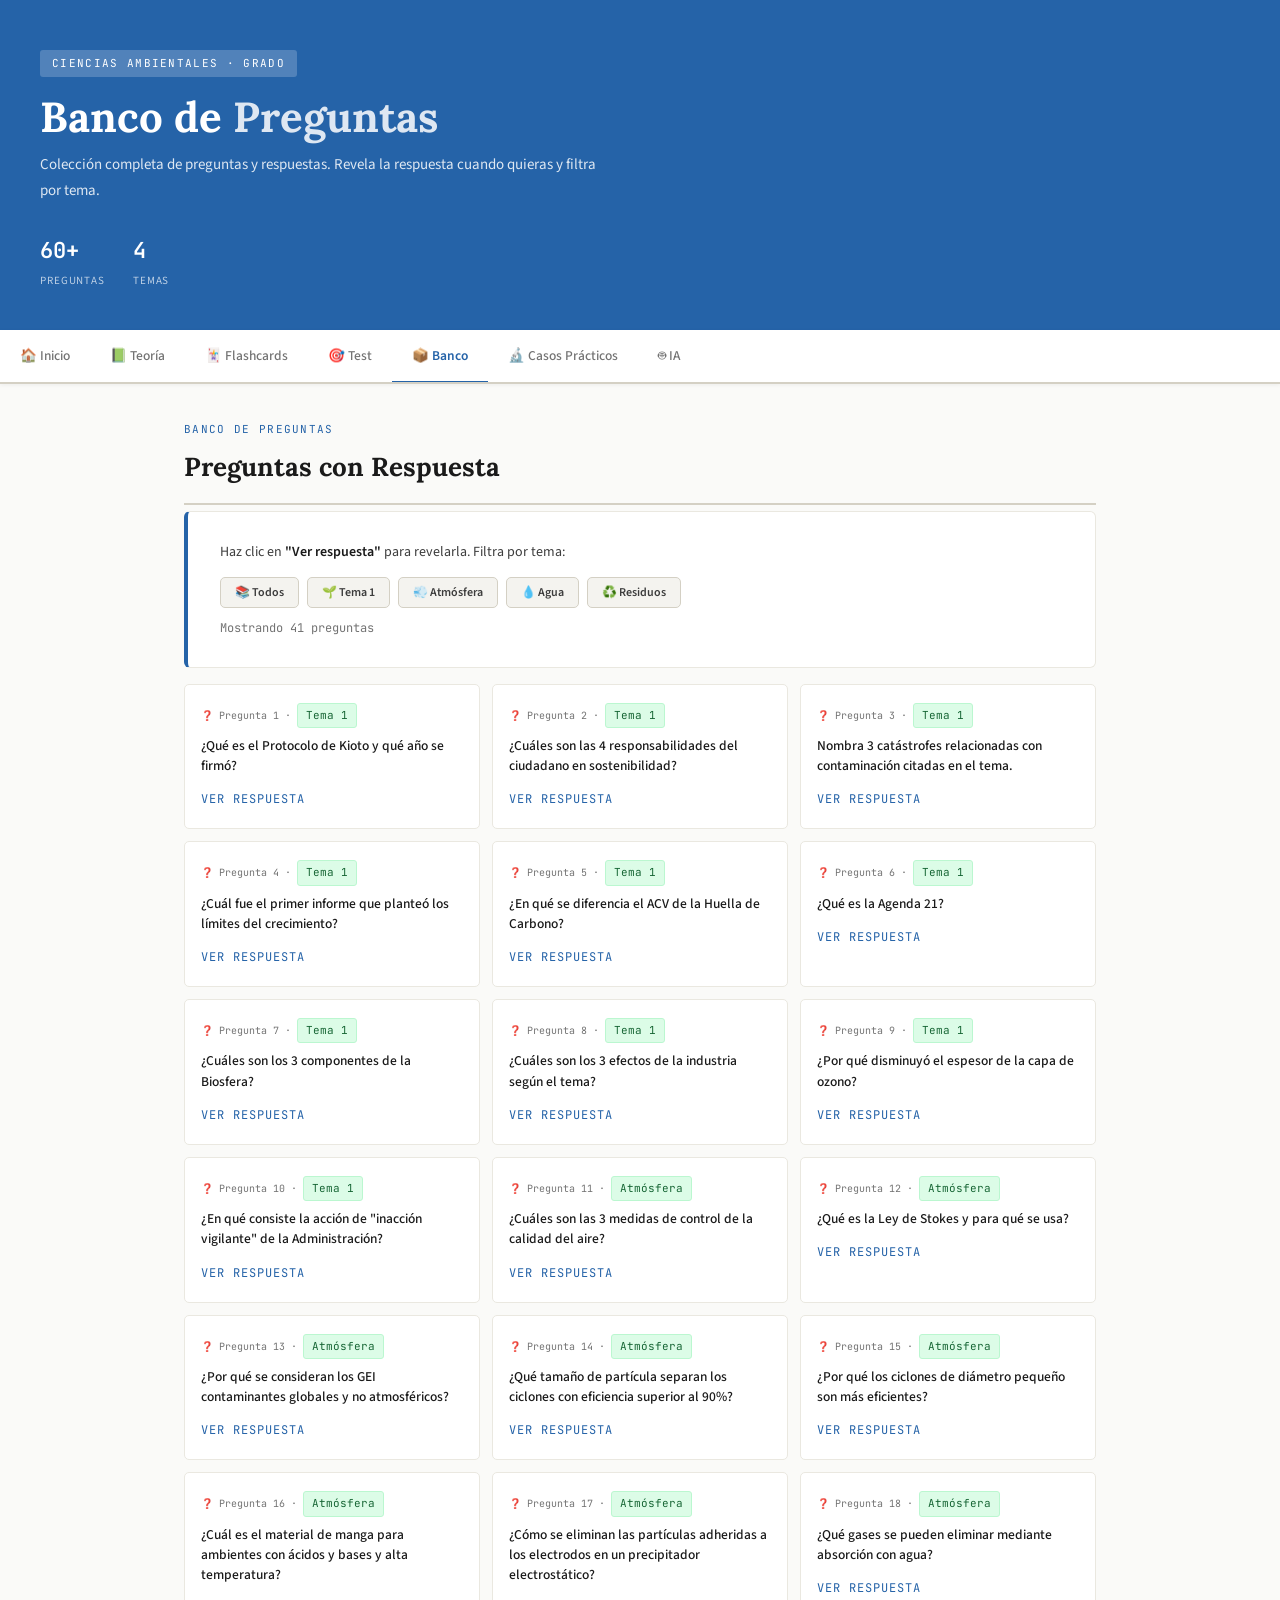
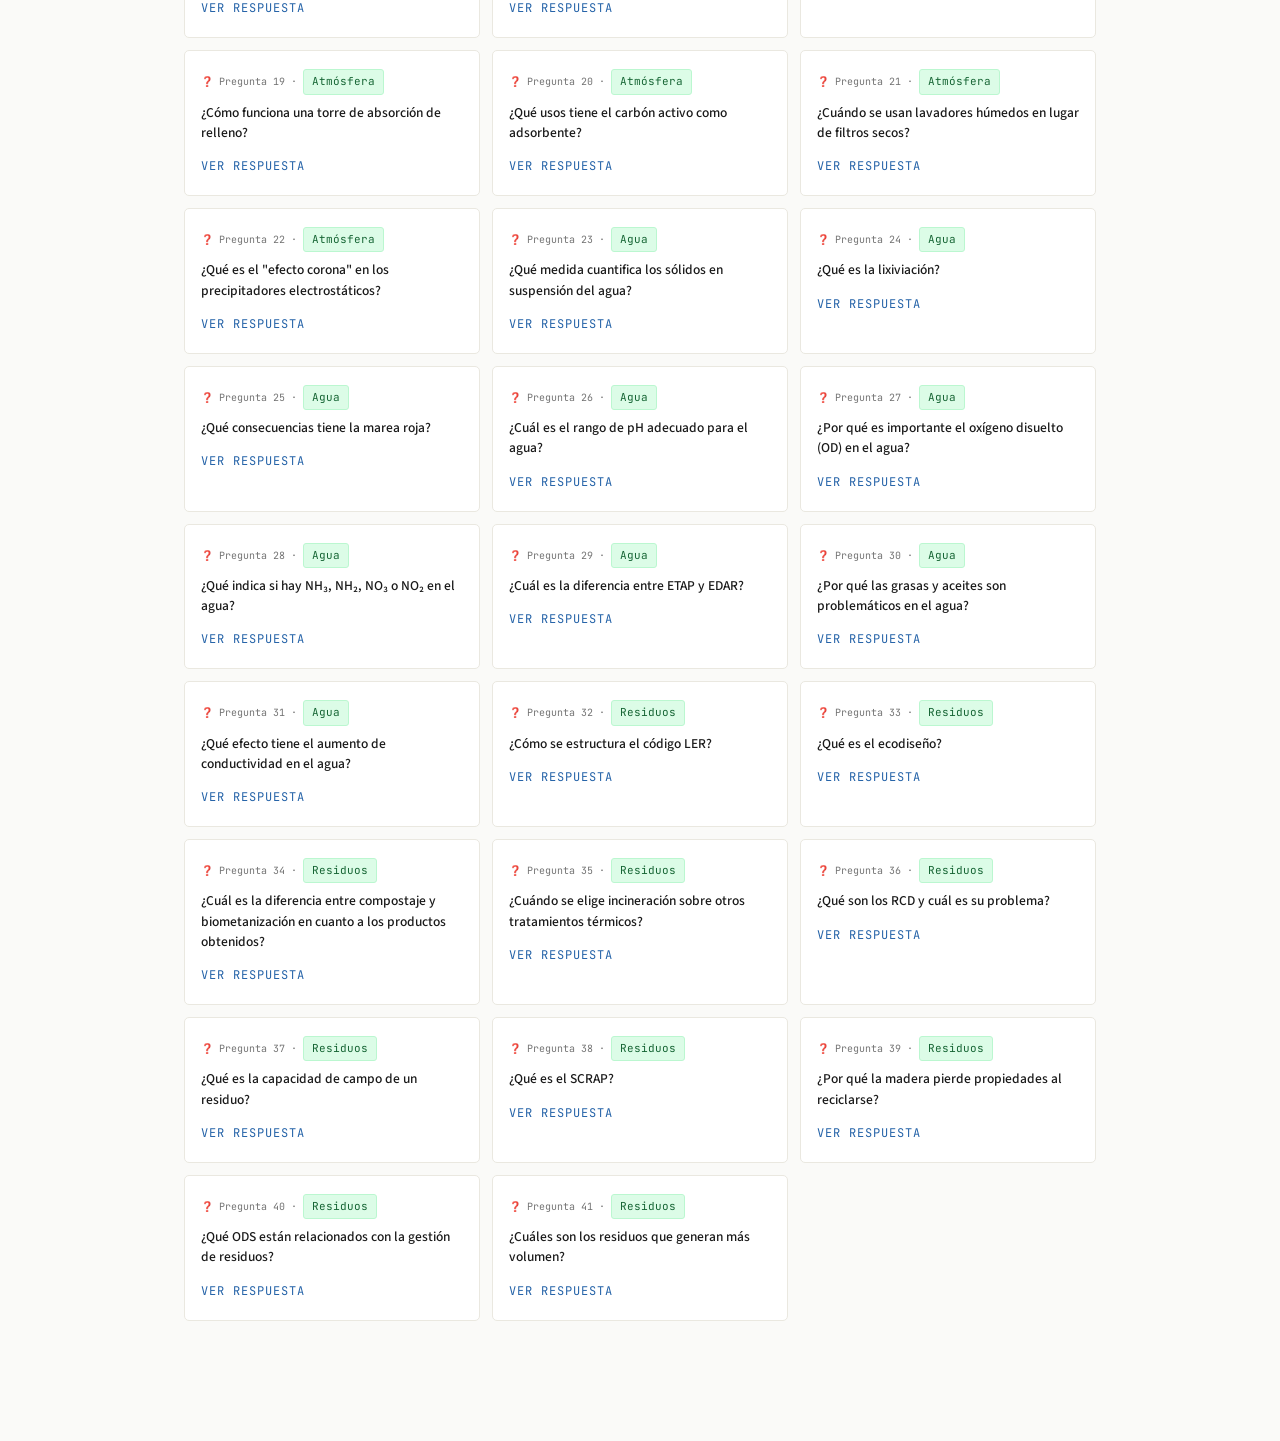
==== banco.html @ 59a2ac1a "Dividir portal en múltiples páginas" ====
<!DOCTYPE html>
<html lang="es">
<head>
<meta charset="UTF-8">
<meta name="viewport" content="width=device-width, initial-scale=1.0">
<title>Banco de Preguntas — Medio Ambiente</title>
<link rel="stylesheet" href="css/estilos.css">
</head>
<body>

<div class="scroll-progress" id="scroll-progress"></div>

<div class="hero">
  <div class="hero-badge">Ciencias Ambientales · Grado</div>
  <h1>Banco de <span>Preguntas</span></h1>
  <p>Colección completa de preguntas y respuestas. Revela la respuesta cuando quieras y filtra por tema.</p>
  <div class="hero-stats">
    <div class="hero-stat"><span class="num">60+</span><span class="lbl">Preguntas</span></div>
    <div class="hero-stat"><span class="num">4</span><span class="lbl">Temas</span></div>
  </div>
</div>

<nav>
  <a href="index.html" class="nav-link">🏠 Inicio</a>
  <a href="teoria.html" class="nav-link">📗 Teoría</a>
  <a href="flashcards.html" class="nav-link">🃏 Flashcards</a>
  <a href="test.html" class="nav-link">🎯 Test</a>
  <a href="banco.html" class="nav-link active">📦 Banco</a>
  <a href="casos-practicos.html" class="nav-link">🔬 Casos Prácticos</a>
  <a href="ia.html" class="nav-link">🤖 IA</a>
</nav>

<main>
  <p class="section-subtitle">Banco de Preguntas</p>
  <h1 class="section-title">Preguntas con Respuesta</h1>

  <div class="card card-accent" style="margin-bottom:16px;">
    <p style="margin-bottom:12px;font-size:14px">Haz clic en <strong>"Ver respuesta"</strong> para revelarla. Filtra por tema:</p>
    <div style="display:flex;gap:8px;flex-wrap:wrap;">
      <button class="btn btn-secondary" style="font-size:12px;padding:6px 14px" onclick="filterBank('all')">📚 Todos</button>
      <button class="btn btn-secondary" style="font-size:12px;padding:6px 14px" onclick="filterBank('t1')">🌱 Tema 1</button>
      <button class="btn btn-secondary" style="font-size:12px;padding:6px 14px" onclick="filterBank('atm')">💨 Atmósfera</button>
      <button class="btn btn-secondary" style="font-size:12px;padding:6px 14px" onclick="filterBank('agua')">💧 Agua</button>
      <button class="btn btn-secondary" style="font-size:12px;padding:6px 14px" onclick="filterBank('residuos')">♻️ Residuos</button>
    </div>
    <div style="margin-top:10px;font-family:var(--mono);font-size:12px;color:var(--text3)" id="bank-count"></div>
  </div>

  <div id="question-bank" class="bank-grid"></div>
</main>

<button class="back-to-top" id="back-to-top" onclick="window.scrollTo({top:0,behavior:'smooth'})" title="Volver arriba">↑</button>

<script>
const bankQuestions = [
  // TEMA 1
  {t:'t1', q:'¿Qué es el Protocolo de Kioto y qué año se firmó?', a:'Acuerdo de la III Conferencia NN.UU sobre el Cambio Climático, firmado en 1997 en Japón. Busca reducir la carbonización y la emisión de gases de efecto invernadero.'},
  {t:'t1', q:'¿Cuáles son las 4 responsabilidades del ciudadano en sostenibilidad?', a:'1. Conciencia ambiental 2. Equidad global 3. Consumo responsable 4. Participación activa'},
  {t:'t1', q:'Nombra 3 catástrofes relacionadas con contaminación citadas en el tema.', a:'Vertidos de Erika/Exxon Valdez/Prestige (petróleo), contaminación por mercurio en Minamata, accidentes de Fukushima/Bhopal/Seveso/Aznalcóllar.'},
  {t:'t1', q:'¿Cuál fue el primer informe que planteó los límites del crecimiento?', a:'El Informe del Club de Roma de 1972: "Limits to Growth".'},
  {t:'t1', q:'¿En qué se diferencia el ACV de la Huella de Carbono?', a:'El ACV evalúa todas las cargas ambientales (energía, materiales, emisiones) de forma amplia. La Huella de Carbono solo cuantifica las emisiones de GEI expresadas como CO₂ equivalente.'},
  {t:'t1', q:'¿Qué es la Agenda 21?', a:'Documento creado en la Cumbre de Río de 1992 que establece un plan de acción global para el Desarrollo Sostenible en el siglo XXI.'},
  {t:'t1', q:'¿Cuáles son los 3 componentes de la Biosfera?', a:'Atmósfera (capa gaseosa), Hidrosfera (aguas superficiales y subterráneas), Litosfera (suelos).'},
  {t:'t1', q:'¿Cuáles son los 3 efectos de la industria según el tema?', a:'Efectos económicos (sueldos e impuestos), sociales (productos, empleo) y medioambientales (consume recursos + genera emisiones y residuos).'},
  {t:'t1', q:'¿Por qué disminuyó el espesor de la capa de ozono?', a:'Por la emisión de compuestos químicos como los CFC (clorofluorocarbonos) que reaccionan con el ozono y provocan su destrucción.'},
  {t:'t1', q:'¿En qué consiste la acción de "inacción vigilante" de la Administración?', a:'Dejar la protección del medio ambiente al mercado. La Administración solo vigila espacios naturales de especial relevancia, sin intervención activa.'},
  // ATMÓSFERA
  {t:'atm', q:'¿Cuáles son las 3 medidas de control de la calidad del aire?', a:'a) Prevención (antes del proceso) b) Medidas primarias (modificar el proceso) c) Medidas secundarias (depurar gases antes de emitirlos).'},
  {t:'atm', q:'¿Qué es la Ley de Stokes y para qué se usa?', a:'Ley que describe el movimiento de objetos esféricos en un fluido. Se usa como marco teórico para analizar el movimiento de partículas en el aire y diseñar sistemas de control de PM.'},
  {t:'atm', q:'¿Por qué se consideran los GEI contaminantes globales y no atmosféricos?', a:'Porque afectan a todo el planeta, mientras que la definición de contaminación atmosférica se refiere a efectos locales o regionales.'},
  {t:'atm', q:'¿Qué tamaño de partícula separan los ciclones con eficiencia superior al 90%?', a:'d ≥ 10 μm. Los multiciclones pueden llegar a d ≥ 5 μm.'},
  {t:'atm', q:'¿Por qué los ciclones de diámetro pequeño son más eficientes?', a:'Porque los pequeños radios de curvatura producen mayores aceleraciones radiales para la misma velocidad tangencial, y el polvo recorre menor distancia radial hasta alcanzar la pared.'},
  {t:'atm', q:'¿Cuál es el material de manga para ambientes con ácidos y bases y alta temperatura?', a:'Cerámico refractario: hasta 800°C, resistente a ácidos y bases. Desventaja: baja resistencia a la flexión.'},
  {t:'atm', q:'¿Cómo se eliminan las partículas adheridas a los electrodos en un precipitador electrostático?', a:'Mediante vibración, impulsos mecánicos o procedimientos eléctricos. Las partículas caen en una tolva de la parte inferior.'},
  {t:'atm', q:'¿Qué gases se pueden eliminar mediante absorción con agua?', a:'NH₃, SO₂, Cl₂ y COVs solubles en agua (como acetona y alcoholes).'},
  {t:'atm', q:'¿Cómo funciona una torre de absorción de relleno?', a:'El gas entra por abajo y el líquido absorbente baja por arriba (contracorriente). El relleno (arcilla, porcelana, plásticos inertes) aumenta la superficie de contacto líquido-gas.'},
  {t:'atm', q:'¿Qué usos tiene el carbón activo como adsorbente?', a:'Recuperación de disolventes orgánicos, tratamiento de malos olores, eliminación de vapores tóxicos (hidrocarburos clorados), tratamiento de COVs.'},
  {t:'atm', q:'¿Cuándo se usan lavadores húmedos en lugar de filtros secos?', a:'Cuando la materia es húmeda, corrosiva o muy caliente, donde los filtros de mangas no pueden operar.'},
  {t:'atm', q:'¿Qué es el "efecto corona" en los precipitadores electrostáticos?', a:'La ionización (carga negativa) de las moléculas de los gases ionizantes (H₂O, O₂, SO₂, CO₂) al aplicar una descarga eléctrica elevada. Es la 1ª etapa del proceso.'},
  // AGUA
  {t:'agua', q:'¿Qué medida cuantifica los sólidos en suspensión del agua?', a:'Se pesa el filtro (poro 1,2 μm), se filtra la muestra y se pesa el filtro tras eliminar la humedad. SS = m\' - m. Unidad: mg/L (ppm).'},
  {t:'agua', q:'¿Qué es la lixiviación?', a:'El proceso por el que los contaminantes se filtran a través del suelo y pueden llegar a contaminar aguas subterráneas.'},
  {t:'agua', q:'¿Qué consecuencias tiene la marea roja?', a:'Las microalgas producen toxinas que se acumulan en moluscos bivalvos (mejillones, almejas), causando intoxicaciones graves o mortales en humanos. Tiñe el agua de colores rojizo, pardo o verde.'},
  {t:'agua', q:'¿Cuál es el rango de pH adecuado para el agua?', a:'Entre 6,5 y 7,5.'},
  {t:'agua', q:'¿Por qué es importante el oxígeno disuelto (OD) en el agua?', a:'Es imprescindible para la vida de los seres vivos acuáticos y para la degradación aeróbica de la materia orgánica. Su reducción impide la vida de ciertas especies.'},
  {t:'agua', q:'¿Qué indica si hay NH₃, NH₂, NO₃ o NO₂ en el agua?', a:'Que ha habido materia orgánica en descomposición en ese agua, ya que son productos nitrogenados derivados de la descomposición.'},
  {t:'agua', q:'¿Cuál es la diferencia entre ETAP y EDAR?', a:'ETAP (Estación de Tratamiento de Agua Potable): convierte agua natural en agua potable. EDAR (Estación Depuradora de Aguas Residuales): trata el agua residual antes de devolverla al río.'},
  {t:'agua', q:'¿Por qué las grasas y aceites son problemáticos en el agua?', a:'Forman una capa superficial que impide la captación de O₂ por los microorganismos (reduce la biodegradación), disminuye la mojabilidad de los sólidos e impide su sedimentación.'},
  {t:'agua', q:'¿Qué efecto tiene el aumento de conductividad en el agua?', a:'Una conductividad elevada implica elevada salinidad o valores anómalos de pH, lo que afecta a los seres vivos y a los usos del agua.'},
  // RESIDUOS
  {t:'residuos', q:'¿Cómo se estructura el código LER?', a:'6 cifras: las 2 primeras indican de dónde procede, las 2 siguientes la procedencia del sector y las 2 últimas el sector y área específica del residuo. Ej: 010101 = residuos de la extracción de minerales metálicos.'},
  {t:'residuos', q:'¿Qué es el ecodiseño?', a:'Diseñar productos fáciles de reciclar, separar y preparar para su gestión al final de vida. Elegir materiales y minimizarlos. Pensar en el final de vida desde el diseño.'},
  {t:'residuos', q:'¿Cuál es la diferencia entre compostaje y biometanización en cuanto a los productos obtenidos?', a:'Compostaje: produce COMPOST (abono de calidad). Biometanización: produce BIOGÁS (energía, alto poder calorífico) y digestato (abono de peor calidad que va al vertedero).'},
  {t:'residuos', q:'¿Cuándo se elige incineración sobre otros tratamientos térmicos?', a:'Cuando el residuo tiene bajo FB y alto poder calorífico. La mayoría de los plásticos tienen alto PC porque provienen del petróleo.'},
  {t:'residuos', q:'¿Qué son los RCD y cuál es su problema?', a:'Residuos de Construcción y Demolición. Los más voluminosos. Problema: ocupan mucho espacio (afectan al paisaje). Reciclaje complejo: se muelen, se separan por tipologías y se usan como material de relleno.'},
  {t:'residuos', q:'¿Qué es la capacidad de campo de un residuo?', a:'La cantidad máxima de humedad que puede tener un residuo cuando es sometido a la gravedad. Es relevante para residuos destinados a vertedero, ya que determina la generación de lixiviados.'},
  {t:'residuos', q:'¿Qué es el SCRAP?', a:'Sistema Colectivo de Responsabilidad Ampliada del Productor. Plataforma creada por los productores para gestionar los residuos de sus productos al final de vida útil.'},
  {t:'residuos', q:'¿Por qué la madera pierde propiedades al reciclarse?', a:'Porque es un compuesto celulósico. Al reciclarse mecánicamente, las moléculas de celulosa se acortan, perdiendo propiedades mecánicas. Por eso las fibras recicladas producen papel de menor calidad.'},
  {t:'residuos', q:'¿Qué ODS están relacionados con la gestión de residuos?', a:'Principalmente el ODS 12 (producción y consumo responsables) y, por derivación, el 13 (clima), 14 (vida submarina), 15 (vida terrestre), 6 (agua limpia) y 1 (fin de la pobreza).'},
  {t:'residuos', q:'¿Cuáles son los residuos que generan más volumen?', a:'Los residuos de construcción y demolición (RCD). Generan el mayor volumen.'},
];

let currentBankFilter = 'all';

function filterBank(tema) {
  currentBankFilter = tema;
  renderBank();
  document.querySelectorAll('[onclick^="filterBank"]').forEach(btn => btn.classList.remove('active'));
}

function renderBank() {
  const filtered = currentBankFilter === 'all'
    ? bankQuestions
    : bankQuestions.filter(q => q.t === currentBankFilter);

  const labelMap = { t1:'Tema 1', atm:'Atmósfera', agua:'Agua', residuos:'Residuos' };
  let html = '';
  filtered.forEach((item, i) => {
    html += `<div class="bank-item">
      <div class="bank-item-num">❓ Pregunta ${i+1} · <span class="tag tag-green">${labelMap[item.t] || item.t}</span></div>
      <div class="bank-item-q">${item.q}</div>
      <button class="bank-toggle" onclick="toggleQB(this)">Ver respuesta</button>
      <div class="bank-item-a">${item.a}</div>
    </div>`;
  });
  document.getElementById('question-bank').innerHTML = html;
  document.getElementById('bank-count').textContent = `Mostrando ${filtered.length} pregunta${filtered.length !== 1 ? 's' : ''}`;
}

function toggleQB(btn) {
  const answerEl = btn.nextElementSibling;
  answerEl.classList.toggle('show');
  btn.textContent = answerEl.classList.contains('show') ? 'Ocultar respuesta' : 'Ver respuesta';
}

window.addEventListener('scroll', () => {
  const doc = document.documentElement;
  const scrolled = (doc.scrollTop / (doc.scrollHeight - doc.clientHeight)) * 100;
  document.getElementById('scroll-progress').style.width = scrolled + '%';
  document.getElementById('back-to-top').classList.toggle('visible', doc.scrollTop > 300);
});

window.addEventListener('DOMContentLoaded', () => renderBank());
</script>
</body>
</html>
---- css/estilos.css ----
@import url('https://fonts.googleapis.com/css2?family=Lora:ital,wght@0,400;0,600;0,700;1,400&family=Source+Sans+3:wght@400;500;600&family=JetBrains+Mono:wght@400;500&display=swap');

:root {
  --bg: #fafaf8;
  --bg2: #ffffff;
  --bg3: #f4f3ef;
  --surface: #f0efe9;
  --surface2: #e8e6de;
  --border: #d4d0c4;
  --border-light: #eae8e0;
  --accent: #2563a8;
  --accent-light: #dbeafe;
  --gold: #92600a;
  --gold-light: #fef3c7;
  --green: #166534;
  --green-light: #dcfce7;
  --red: #991b1b;
  --red-light: #fee2e2;
  --text: #1a1a1a;
  --text2: #3d3d3d;
  --text3: #737373;
  --mono: 'JetBrains Mono', monospace;
  --serif: 'Lora', serif;
  --sans: 'Source Sans 3', sans-serif;
}

* { margin: 0; padding: 0; box-sizing: border-box; }

body {
  background: var(--bg);
  color: var(--text);
  font-family: var(--sans);
  font-size: 16px;
  line-height: 1.75;
  overflow-x: hidden;
}

::-webkit-scrollbar { width: 6px; }
::-webkit-scrollbar-track { background: var(--bg3); }
::-webkit-scrollbar-thumb { background: var(--border); border-radius: 3px; }
::-webkit-scrollbar-thumb:hover { background: var(--accent); }

/* SCROLL PROGRESS */
.scroll-progress {
  position: fixed;
  top: 0;
  left: 0;
  height: 3px;
  background: var(--accent);
  z-index: 200;
  width: 0%;
  transition: width 0.1s linear;
}

/* BACK TO TOP */
.back-to-top {
  position: fixed;
  bottom: 24px;
  right: 24px;
  background: var(--accent);
  color: #fff;
  border: none;
  border-radius: 50%;
  width: 44px;
  height: 44px;
  font-size: 20px;
  cursor: pointer;
  opacity: 0;
  transition: opacity 0.3s, transform 0.15s;
  z-index: 100;
  display: flex;
  align-items: center;
  justify-content: center;
  pointer-events: none;
}
.back-to-top.visible { opacity: 1; pointer-events: auto; }
.back-to-top:hover { transform: translateY(-3px); }

/* HERO */
.hero {
  background: var(--accent);
  padding: 48px 40px 40px;
}
.hero-badge {
  display: inline-block;
  background: rgba(255,255,255,0.2);
  color: #fff;
  font-family: var(--mono);
  font-size: 11px;
  letter-spacing: 0.12em;
  padding: 4px 12px;
  border-radius: 3px;
  margin-bottom: 16px;
  text-transform: uppercase;
}
.hero h1 {
  font-family: var(--serif);
  font-size: clamp(26px, 4vw, 42px);
  font-weight: 700;
  line-height: 1.15;
  color: #fff;
  margin-bottom: 10px;
}
.hero h1 span { opacity: 0.85; }
.hero p {
  color: rgba(255,255,255,0.85);
  font-size: 15px;
  max-width: 560px;
  margin-bottom: 28px;
}
.hero-stats { display: flex; gap: 28px; flex-wrap: wrap; }
.hero-stat { display: flex; flex-direction: column; }
.hero-stat .num {
  font-family: var(--mono);
  font-size: 22px;
  font-weight: 600;
  color: #fff;
}
.hero-stat .lbl {
  font-size: 11px;
  color: rgba(255,255,255,0.7);
  text-transform: uppercase;
  letter-spacing: 0.08em;
}

/* NAV (page-level links) */
nav {
  position: sticky;
  top: 0;
  z-index: 100;
  background: #fff;
  border-bottom: 2px solid var(--border);
  display: flex;
  gap: 0;
  overflow-x: auto;
  scrollbar-width: none;
  box-shadow: 0 1px 4px rgba(0,0,0,0.06);
}
nav::-webkit-scrollbar { display: none; }

.nav-link {
  flex-shrink: 0;
  text-decoration: none;
  color: var(--text3);
  font-family: var(--sans);
  font-size: 13.5px;
  font-weight: 500;
  padding: 14px 20px;
  cursor: pointer;
  transition: color 0.15s, border-color 0.15s;
  border-bottom: 3px solid transparent;
  margin-bottom: -2px;
  white-space: nowrap;
  display: inline-block;
}
.nav-link:hover { color: var(--accent); }
.nav-link.active { color: var(--accent); border-bottom-color: var(--accent); font-weight: 600; }

.nav-btn {
  flex-shrink: 0;
  background: none;
  border: none;
  color: var(--text3);
  font-family: var(--sans);
  font-size: 13.5px;
  font-weight: 500;
  padding: 14px 20px;
  cursor: pointer;
  transition: color 0.15s, border-color 0.15s;
  border-bottom: 3px solid transparent;
  margin-bottom: -2px;
  white-space: nowrap;
}
.nav-btn:hover { color: var(--accent); }
.nav-btn.active { color: var(--accent); border-bottom-color: var(--accent); font-weight: 600; }

/* THEORY SUB-NAV */
.theory-subnav {
  background: var(--bg3);
  border-bottom: 1px solid var(--border);
  display: flex;
  gap: 0;
  overflow-x: auto;
  scrollbar-width: none;
}
.theory-subnav::-webkit-scrollbar { display: none; }

/* MAIN LAYOUT */
main { max-width: 960px; margin: 0 auto; padding: 36px 24px 100px; }

/* SECTIONS */
.section { display: none; }
.section.active { display: block; }

/* CARDS */
.card {
  background: var(--bg2);
  border: 1px solid var(--border-light);
  border-radius: 6px;
  padding: 28px 32px;
  margin-bottom: 24px;
}
.card-accent { border-left: 4px solid var(--accent); }
.card-gold { border-left: 4px solid var(--gold); }
.card-blue { border-left: 4px solid var(--accent); }
.card-red { border-left: 4px solid var(--red); }
.card-orange { border-left: 4px solid var(--gold); }

.section-title {
  font-family: var(--serif);
  font-size: 26px;
  font-weight: 700;
  color: var(--text);
  margin-bottom: 6px;
  padding-bottom: 14px;
  border-bottom: 2px solid var(--border);
}
.section-subtitle {
  color: var(--accent);
  font-family: var(--mono);
  font-size: 11px;
  letter-spacing: 0.12em;
  text-transform: uppercase;
  margin-bottom: 4px;
}

h2 {
  font-family: var(--serif);
  font-size: 20px;
  font-weight: 700;
  color: var(--text);
  margin-bottom: 12px;
  margin-top: 8px;
}
h3 {
  font-size: 12px;
  font-weight: 600;
  color: var(--accent);
  margin-bottom: 10px;
  margin-top: 20px;
  text-transform: uppercase;
  letter-spacing: 0.1em;
  font-family: var(--mono);
}
h4 {
  font-size: 15px;
  font-weight: 600;
  color: var(--text);
  margin-bottom: 6px;
  margin-top: 16px;
}
p { color: var(--text2); margin-bottom: 10px; }
ul, ol { color: var(--text2); padding-left: 22px; margin-bottom: 10px; }
li { margin-bottom: 5px; }
strong { color: var(--text); font-weight: 600; }

/* HIGHLIGHT BOXES */
.highlight {
  background: var(--green-light);
  border-left: 3px solid var(--green);
  border-radius: 0 4px 4px 0;
  padding: 12px 16px;
  margin: 14px 0;
  font-size: 14px;
  color: var(--green);
}
.highlight-gold {
  background: var(--gold-light);
  border-left: 3px solid var(--gold);
  border-radius: 0 4px 4px 0;
  padding: 12px 16px;
  margin: 14px 0;
  font-size: 14px;
  color: var(--gold);
}
.highlight-blue {
  background: var(--accent-light);
  border-left: 3px solid var(--accent);
  border-radius: 0 4px 4px 0;
  padding: 12px 16px;
  margin: 14px 0;
  font-size: 14px;
  color: var(--accent);
}
.highlight-red {
  background: var(--red-light);
  border-left: 3px solid var(--red);
  border-radius: 0 4px 4px 0;
  padding: 12px 16px;
  margin: 14px 0;
  font-size: 14px;
  color: var(--red);
}

/* DEFINITION BOX */
.def-box {
  background: var(--bg3);
  border-radius: 6px;
  padding: 18px 22px;
  margin: 16px 0;
  border: 1px solid var(--border);
}
.def-term {
  font-family: var(--mono);
  font-size: 11px;
  font-weight: 600;
  color: var(--accent);
  letter-spacing: 0.06em;
  text-transform: uppercase;
  margin-bottom: 8px;
}
.def-text { color: var(--text2); font-size: 15px; font-family: var(--serif); font-style: italic; line-height: 1.7; }

/* TABLE */
table {
  width: 100%;
  border-collapse: collapse;
  margin: 16px 0;
  font-size: 14px;
}
th {
  background: var(--bg3);
  color: var(--text);
  font-family: var(--sans);
  font-size: 12px;
  font-weight: 600;
  letter-spacing: 0.04em;
  text-transform: uppercase;
  padding: 10px 14px;
  text-align: left;
  border-bottom: 2px solid var(--border);
}
td {
  padding: 9px 14px;
  border-bottom: 1px solid var(--border-light);
  color: var(--text2);
  vertical-align: top;
}
tr:nth-child(even) td { background: var(--bg3); }

/* TAG/BADGE */
.tag {
  display: inline-block;
  background: var(--surface);
  border: 1px solid var(--border);
  color: var(--text3);
  font-family: var(--mono);
  font-size: 11px;
  padding: 2px 8px;
  border-radius: 3px;
  margin: 2px 3px 2px 0;
}
.tag-green { color: var(--green); border-color: #bbf7d0; background: var(--green-light); }
.tag-gold { color: var(--gold); border-color: #fde68a; background: var(--gold-light); }
.tag-blue { color: var(--accent); border-color: #bfdbfe; background: var(--accent-light); }
.tag-red { color: var(--red); border-color: #fecaca; background: var(--red-light); }

/* GRID */
.grid-2 { display: grid; grid-template-columns: 1fr 1fr; gap: 16px; margin-bottom: 16px; }
.grid-3 { display: grid; grid-template-columns: 1fr 1fr 1fr; gap: 16px; margin-bottom: 16px; }
@media (max-width: 700px) {
  .grid-2, .grid-3 { grid-template-columns: 1fr; }
}

/* MINI CARD */
.mini-card {
  background: var(--bg3);
  border: 1px solid var(--border);
  border-radius: 5px;
  padding: 16px 18px;
}
.mini-card .num {
  font-family: var(--mono);
  font-size: 24px;
  font-weight: 600;
  color: var(--accent);
  line-height: 1;
  margin-bottom: 4px;
}
.mini-card .label { font-size: 11px; color: var(--text3); text-transform: uppercase; letter-spacing: 0.06em; }
.mini-card .desc { font-size: 13.5px; color: var(--text2); margin-top: 6px; }

/* TIMELINE */
.timeline { position: relative; padding-left: 26px; margin: 16px 0; }
.timeline::before {
  content: '';
  position: absolute;
  left: 7px; top: 4px; bottom: 4px;
  width: 2px;
  background: var(--border);
}
.timeline-item { position: relative; margin-bottom: 18px; }
.timeline-item::before {
  content: '';
  position: absolute;
  left: -23px; top: 5px;
  width: 10px; height: 10px;
  border-radius: 50%;
  background: var(--bg2);
  border: 2px solid var(--accent);
}
.timeline-year {
  font-family: var(--mono);
  font-size: 12px;
  font-weight: 600;
  color: var(--accent);
  margin-bottom: 2px;
}
.timeline-text { font-size: 14px; color: var(--text2); }

/* ACCORDION */
.accordion {
  border: 1px solid var(--border);
  border-radius: 5px;
  margin-bottom: 8px;
  overflow: hidden;
}
.accordion-header {
  background: var(--bg3);
  padding: 13px 18px;
  cursor: pointer;
  display: flex;
  justify-content: space-between;
  align-items: center;
  font-weight: 600;
  font-size: 14px;
  color: var(--text);
  transition: background 0.15s;
  user-select: none;
}
.accordion-header:hover { background: var(--surface2); }
.accordion-icon {
  font-family: var(--mono);
  font-size: 18px;
  color: var(--accent);
  transition: transform 0.2s;
  line-height: 1;
}
.accordion-body {
  max-height: 0;
  overflow: hidden;
  transition: max-height 0.35s ease;
  background: var(--bg2);
}
.accordion-body-inner { padding: 16px 18px; font-size: 14px; color: var(--text2); }
.accordion.open .accordion-icon { transform: rotate(45deg); }
.accordion.open .accordion-body { max-height: 2000px; }

/* QUIZ */
.quiz-header {
  display: flex;
  justify-content: space-between;
  align-items: center;
  margin-bottom: 20px;
  flex-wrap: wrap;
  gap: 8px;
}
.quiz-progress { font-family: var(--mono); font-size: 12px; color: var(--text3); }
.quiz-score-badge {
  background: var(--accent-light);
  border: 1px solid #bfdbfe;
  border-radius: 4px;
  padding: 4px 14px;
  font-family: var(--mono);
  font-size: 13px;
  color: var(--accent);
  font-weight: 600;
}
.question-box {
  background: var(--bg2);
  border: 1px solid var(--border);
  border-radius: 6px;
  padding: 26px;
  margin-bottom: 16px;
}
.question-num {
  font-family: var(--mono);
  font-size: 11px;
  color: var(--text3);
  letter-spacing: 0.12em;
  text-transform: uppercase;
  margin-bottom: 8px;
}
.question-topic {
  display: inline-block;
  background: var(--accent-light);
  color: var(--accent);
  font-size: 11px;
  font-family: var(--mono);
  padding: 2px 10px;
  border-radius: 3px;
  margin-bottom: 14px;
}
.question-text {
  font-size: 16px;
  font-weight: 500;
  color: var(--text);
  line-height: 1.6;
  margin-bottom: 18px;
  font-family: var(--serif);
}
.options { display: flex; flex-direction: column; gap: 8px; }
.option-btn {
  background: var(--bg3);
  border: 1px solid var(--border);
  border-radius: 5px;
  padding: 12px 16px;
  text-align: left;
  color: var(--text2);
  font-family: var(--sans);
  font-size: 14.5px;
  cursor: pointer;
  transition: all 0.15s;
  display: flex;
  align-items: flex-start;
  gap: 12px;
}
.option-btn:hover:not(:disabled) {
  background: var(--accent-light);
  border-color: #93c5fd;
  color: var(--text);
}
.option-btn.correct { background: var(--green-light); border-color: #86efac; color: var(--green); }
.option-btn.wrong { background: var(--red-light); border-color: #fca5a5; color: var(--red); }
.option-letter {
  flex-shrink: 0;
  width: 24px; height: 24px;
  background: var(--bg2);
  border: 1px solid var(--border);
  border-radius: 4px;
  display: flex; align-items: center; justify-content: center;
  font-family: var(--mono);
  font-size: 11px;
  font-weight: 600;
  color: var(--text3);
}
.option-btn.correct .option-letter { background: var(--green); color: #fff; border-color: var(--green); }
.option-btn.wrong .option-letter { background: var(--red); color: #fff; border-color: var(--red); }

.feedback-box {
  display: none;
  border-radius: 5px;
  padding: 12px 16px;
  margin-top: 12px;
  font-size: 14px;
}
.feedback-box.show { display: block; }
.feedback-box.correct-fb { background: var(--green-light); border: 1px solid #86efac; color: var(--green); }
.feedback-box.wrong-fb { background: var(--red-light); border: 1px solid #fca5a5; color: var(--red); }
.feedback-icon { font-size: 16px; margin-right: 6px; }

.quiz-actions { display: flex; gap: 10px; align-items: center; flex-wrap: wrap; margin-top: 16px; }

/* BUTTONS */
.btn {
  background: var(--accent);
  color: #fff;
  border: none;
  border-radius: 5px;
  padding: 10px 20px;
  font-family: var(--sans);
  font-size: 14px;
  font-weight: 600;
  cursor: pointer;
  transition: opacity 0.15s, transform 0.1s;
}
.btn:hover { opacity: 0.88; transform: translateY(-1px); }
.btn:active { transform: translateY(0); }
.btn-secondary {
  background: var(--bg3);
  color: var(--text2);
  border: 1px solid var(--border);
}
.btn-secondary:hover { background: var(--surface2); color: var(--text); opacity: 1; }
.btn-gold { background: var(--gold); color: #fff; }
.btn-gold:hover { opacity: 0.88; }

/* FLASHCARD */
.flashcard-container { perspective: 1000px; }
.flashcard {
  width: 100%;
  min-height: 200px;
  position: relative;
  transform-style: preserve-3d;
  transition: transform 0.45s;
  cursor: pointer;
  margin-bottom: 20px;
}
.flashcard.flipped { transform: rotateY(180deg); }
.flashcard-face {
  position: absolute;
  width: 100%; height: 100%;
  min-height: 200px;
  backface-visibility: hidden;
  border-radius: 8px;
  display: flex;
  flex-direction: column;
  align-items: center;
  justify-content: center;
  padding: 32px;
  text-align: center;
}
.flashcard-front { background: var(--bg2); border: 2px solid var(--border); }
.flashcard-back { background: var(--accent-light); border: 2px solid var(--accent); transform: rotateY(180deg); }
.flashcard-label {
  font-family: var(--mono);
  font-size: 10px;
  color: var(--text3);
  text-transform: uppercase;
  letter-spacing: 0.18em;
  margin-bottom: 12px;
}
.flashcard-text { font-size: 17px; font-weight: 500; color: var(--text); line-height: 1.5; font-family: var(--serif); }
.flashcard-back .flashcard-text { color: var(--accent); font-size: 14.5px; font-weight: 400; font-family: var(--sans); }
.flashcard-hint { font-size: 11px; color: var(--text3); margin-top: 12px; font-family: var(--mono); }

/* MATCHING */
.matching-grid { display: grid; grid-template-columns: 1fr 1fr; gap: 10px; margin-bottom: 14px; }
.match-item {
  background: var(--bg3);
  border: 1px solid var(--border);
  border-radius: 5px;
  padding: 12px 14px;
  cursor: pointer;
  font-size: 13.5px;
  color: var(--text2);
  transition: all 0.15s;
  text-align: center;
  user-select: none;
  min-height: 48px;
  display: flex; align-items: center; justify-content: center;
}
.match-item:hover { border-color: var(--accent); color: var(--accent); }
.match-item.selected { border-color: var(--accent); color: var(--accent); background: var(--accent-light); }
.match-item.matched { border-color: #86efac; color: var(--green); background: var(--green-light); opacity: 0.8; cursor: default; }
.match-item.wrong-match { border-color: #fca5a5; color: var(--red); background: var(--red-light); }

/* FILL IN THE BLANK */
.fill-sentence { font-size: 15px; color: var(--text2); line-height: 2.2; margin-bottom: 14px; }
.blank-input {
  background: var(--bg2);
  border: 1px solid var(--accent);
  border-bottom: 2px solid var(--accent);
  border-radius: 3px;
  color: var(--text);
  font-family: var(--mono);
  font-size: 13px;
  padding: 2px 10px;
  width: 150px;
  text-align: center;
  outline: none;
  transition: border-color 0.15s;
}
.blank-input:focus { box-shadow: 0 0 0 3px var(--accent-light); }
.blank-input.correct-blank { border-color: var(--green); background: var(--green-light); color: var(--green); }
.blank-input.wrong-blank { border-color: var(--red); background: var(--red-light); color: var(--red); }

/* PROGRESS BAR */
.progress-bar { height: 4px; background: var(--surface); border-radius: 2px; overflow: hidden; margin-bottom: 18px; }
.progress-fill {
  height: 100%;
  background: var(--accent);
  border-radius: 2px;
  transition: width 0.4s ease;
}

/* TRUE/FALSE */
.tf-options { display: flex; gap: 12px; margin: 12px 0; }
.tf-btn {
  flex: 1;
  padding: 13px;
  border: 1px solid var(--border);
  border-radius: 5px;
  background: var(--bg3);
  color: var(--text2);
  font-family: var(--sans);
  font-size: 15px;
  font-weight: 600;
  cursor: pointer;
  transition: all 0.15s;
  text-align: center;
}
.tf-btn:hover:not(:disabled) { border-color: var(--accent); color: var(--accent); background: var(--accent-light); }
.tf-btn.correct-tf { background: var(--green-light); border-color: #86efac; color: var(--green); }
.tf-btn.wrong-tf { background: var(--red-light); border-color: #fca5a5; color: var(--red); }

/* AI SECTION */
.ai-section {
  background: var(--bg2);
  border: 1px solid var(--border);
  border-top: 3px solid var(--accent);
  border-radius: 6px;
  padding: 28px 32px;
  margin-bottom: 28px;
}
.ai-title { font-family: var(--serif); font-size: 20px; font-weight: 700; color: var(--text); margin-bottom: 6px; }
.ai-desc { font-size: 14px; color: var(--text3); margin-bottom: 18px; }
.ai-controls { display: flex; gap: 10px; flex-wrap: wrap; align-items: center; margin-bottom: 18px; }
.ai-select {
  background: var(--bg3);
  border: 1px solid var(--border);
  color: var(--text);
  font-family: var(--sans);
  font-size: 14px;
  padding: 8px 12px;
  border-radius: 4px;
  outline: none;
  cursor: pointer;
}
.ai-select:focus { border-color: var(--accent); }
.loading-indicator { display: none; align-items: center; gap: 8px; color: var(--text3); font-size: 13px; }
.loading-indicator.show { display: flex; }
.loading-dots span {
  display: inline-block;
  width: 6px; height: 6px;
  background: var(--accent);
  border-radius: 50%;
  animation: bounce 1.2s infinite;
  margin: 0 2px;
}
.loading-dots span:nth-child(2) { animation-delay: 0.2s; }
.loading-dots span:nth-child(3) { animation-delay: 0.4s; }
@keyframes bounce {
  0%, 80%, 100% { transform: translateY(0); }
  40% { transform: translateY(-7px); }
}
.ai-question-display { display: none; margin-top: 20px; }
.ai-question-display.show { display: block; }

/* BANK */
.bank-grid { display: grid; grid-template-columns: repeat(auto-fill, minmax(280px, 1fr)); gap: 12px; margin-bottom: 20px; }
.bank-item {
  background: var(--bg2);
  border: 1px solid var(--border-light);
  border-radius: 5px;
  padding: 16px;
  transition: border-color 0.15s;
}
.bank-item:hover { border-color: var(--border); }
.bank-item-num { font-family: var(--mono); font-size: 10px; color: var(--text3); margin-bottom: 6px; }
.bank-item-q { font-size: 13.5px; color: var(--text); margin-bottom: 8px; font-weight: 500; line-height: 1.5; }
.bank-item-a {
  font-size: 13px;
  color: var(--text2);
  padding: 10px 12px;
  background: var(--bg3);
  border-radius: 4px;
  border-left: 3px solid var(--accent);
  display: none;
  line-height: 1.5;
}
.bank-item-a.show { display: block; }
.bank-toggle {
  background: none;
  border: none;
  color: var(--accent);
  font-size: 12px;
  font-family: var(--mono);
  cursor: pointer;
  padding: 4px 0;
  transition: opacity 0.15s;
  text-transform: uppercase;
  letter-spacing: 0.08em;
}
.bank-toggle:hover { opacity: 0.7; }

/* SEPARATOR */
.sep { height: 1px; background: var(--border-light); margin: 28px 0; }

/* SCORE SUMMARY */
.score-summary {
  background: var(--bg3);
  border: 1px solid var(--border);
  border-radius: 6px;
  padding: 24px 28px;
  text-align: center;
  display: none;
}
.score-summary.show { display: block; }
.score-big { font-family: var(--mono); font-size: 48px; font-weight: 600; color: var(--accent); line-height: 1; margin-bottom: 8px; }
.score-label { font-size: 14px; color: var(--text3); margin-bottom: 12px; }
.score-msg { font-size: 15px; color: var(--text2); }

/* ANIMATIONS */
@keyframes fadeIn {
  from { opacity: 0; transform: translateY(6px); }
  to { opacity: 1; transform: translateY(0); }
}
.section.active { animation: fadeIn 0.25s ease; }

/* FORMULA */
.formula {
  font-family: var(--mono);
  background: var(--gold-light);
  border: 1px solid #fde68a;
  border-radius: 4px;
  padding: 10px 16px;
  margin: 10px 0;
  font-size: 13.5px;
  color: var(--gold);
  display: block;
}

/* PYRAMID */
.pyramid { margin: 18px 0; }
.pyramid-level { display: flex; justify-content: center; margin-bottom: 4px; }
.pyramid-block {
  border-radius: 4px;
  padding: 9px 18px;
  text-align: center;
  font-size: 13px;
  font-weight: 500;
  transition: transform 0.15s;
  cursor: default;
  white-space: nowrap;
}
.pyramid-block:hover { transform: scale(1.02); }

/* CHIP FLOW */
.flow { display: flex; align-items: center; flex-wrap: wrap; gap: 6px; margin: 12px 0; }
.flow-step {
  background: var(--bg3);
  border: 1px solid var(--border);
  border-radius: 4px;
  padding: 5px 12px;
  font-size: 13px;
  color: var(--text2);
  white-space: nowrap;
}
.flow-arrow { color: var(--accent); font-size: 14px; flex-shrink: 0; }

/* CONTAMINANT GRID */
.contaminant-grid { display: grid; grid-template-columns: repeat(auto-fill, minmax(180px, 1fr)); gap: 10px; margin: 14px 0; }
.contaminant-card {
  background: var(--bg3);
  border: 1px solid var(--border-light);
  border-radius: 5px;
  padding: 14px;
  text-align: center;
}
.contaminant-icon { font-size: 24px; margin-bottom: 6px; }
.contaminant-name { font-family: var(--sans); font-size: 12.5px; color: var(--text); font-weight: 600; margin-bottom: 4px; }
.contaminant-desc { font-size: 11.5px; color: var(--text3); }

/* TECH GRID */
.tech-grid { display: grid; grid-template-columns: repeat(auto-fill, minmax(210px, 1fr)); gap: 12px; margin: 14px 0; }
.tech-card {
  background: var(--bg2);
  border: 1px solid var(--border-light);
  border-radius: 5px;
  padding: 16px;
  transition: border-color 0.15s;
}
.tech-card:hover { border-color: var(--border); }
.tech-name { font-family: var(--mono); font-size: 11px; font-weight: 600; color: var(--accent); margin-bottom: 10px; text-transform: uppercase; letter-spacing: 0.08em; }
.tech-row { display: flex; justify-content: space-between; font-size: 12.5px; margin-bottom: 4px; }
.tech-key { color: var(--text3); }
.tech-val { color: var(--text2); text-align: right; max-width: 60%; }

/* LANDING PAGE GRID */
.landing-grid {
  display: grid;
  grid-template-columns: repeat(auto-fill, minmax(280px, 1fr));
  gap: 20px;
  margin-top: 32px;
}
.landing-card {
  background: var(--bg2);
  border: 1px solid var(--border-light);
  border-radius: 8px;
  padding: 28px;
  text-decoration: none;
  color: inherit;
  transition: border-color 0.15s, transform 0.15s, box-shadow 0.15s;
  display: flex;
  flex-direction: column;
}
.landing-card:hover {
  border-color: var(--accent);
  transform: translateY(-3px);
  box-shadow: 0 6px 20px rgba(0,0,0,0.08);
}
.landing-card-icon { font-size: 32px; margin-bottom: 14px; }
.landing-card-title { font-family: var(--serif); font-size: 18px; font-weight: 700; color: var(--text); margin-bottom: 8px; }
.landing-card-desc { font-size: 13.5px; color: var(--text3); line-height: 1.6; flex: 1; margin-bottom: 0; }
.landing-card-stat {
  font-family: var(--mono);
  font-size: 11px;
  color: var(--accent);
  margin-top: 14px;
  text-transform: uppercase;
  letter-spacing: 0.08em;
  border-top: 1px solid var(--border-light);
  padding-top: 10px;
}

/* CASOS PRÁCTICOS — Decision tree */
.decision-tree { margin: 20px 0; }
.dt-node {
  background: var(--bg2);
  border: 2px solid var(--accent);
  border-radius: 8px;
  padding: 14px 18px;
  font-size: 14px;
  font-weight: 600;
  color: var(--text);
  text-align: center;
  margin: 0 auto 8px;
  max-width: 380px;
}
.dt-root { background: var(--accent-light); }
.dt-branches { display: flex; gap: 20px; justify-content: center; flex-wrap: wrap; margin: 0 0 8px; }
.dt-branch { flex: 1; min-width: 240px; max-width: 360px; }
.dt-label {
  text-align: center;
  font-family: var(--mono);
  font-size: 11px;
  font-weight: 600;
  letter-spacing: 0.1em;
  margin-bottom: 6px;
}
.dt-label.si { color: var(--green); }
.dt-label.no { color: var(--red); }
.dt-result {
  background: var(--bg3);
  border: 1px solid var(--border);
  border-radius: 6px;
  padding: 12px 14px;
  font-size: 13px;
  color: var(--text2);
}
.dt-result strong { color: var(--accent); }

/* Simulator */
.simulator-grid { display: grid; grid-template-columns: 1fr 1fr; gap: 10px; margin: 16px 0; }
.sim-check {
  display: flex;
  align-items: flex-start;
  gap: 10px;
  background: var(--bg3);
  border: 1px solid var(--border);
  border-radius: 5px;
  padding: 12px 14px;
  cursor: pointer;
  transition: border-color 0.15s, background 0.15s;
  font-size: 13.5px;
  color: var(--text2);
}
.sim-check:hover { border-color: var(--accent); background: var(--accent-light); color: var(--text); }
.sim-check input[type="checkbox"] { margin-top: 3px; accent-color: var(--accent); flex-shrink: 0; }
.sim-result {
  background: var(--bg3);
  border: 1px solid var(--border);
  border-radius: 6px;
  padding: 20px 24px;
  margin-top: 16px;
  display: none;
}
.sim-result.show { display: block; }
.sim-flow { display: flex; align-items: center; flex-wrap: wrap; gap: 4px; margin: 12px 0; }
.sim-equip {
  background: var(--accent);
  color: #fff;
  border-radius: 5px;
  padding: 6px 14px;
  font-size: 13px;
  font-weight: 600;
  white-space: nowrap;
}
.sim-arrow { color: var(--accent); font-size: 18px; font-weight: 700; }
.sim-desc { font-size: 13px; color: var(--text2); margin-bottom: 6px; }
.sim-descartado {
  background: var(--red-light);
  border: 1px solid #fecaca;
  border-radius: 5px;
  padding: 10px 14px;
  font-size: 13px;
  color: var(--red);
  margin-top: 12px;
}

/* RESPONSIVE */
@media (max-width: 600px) {
  .hero { padding: 36px 20px 32px; }
  main { padding: 20px 16px 80px; }
  .card { padding: 20px 18px; }
  .question-box { padding: 18px; }
  .matching-grid { grid-template-columns: 1fr; }
  .ai-section { padding: 20px 18px; }
  .simulator-grid { grid-template-columns: 1fr; }
  .dt-branches { flex-direction: column; }
  .landing-grid { grid-template-columns: 1fr; }
}
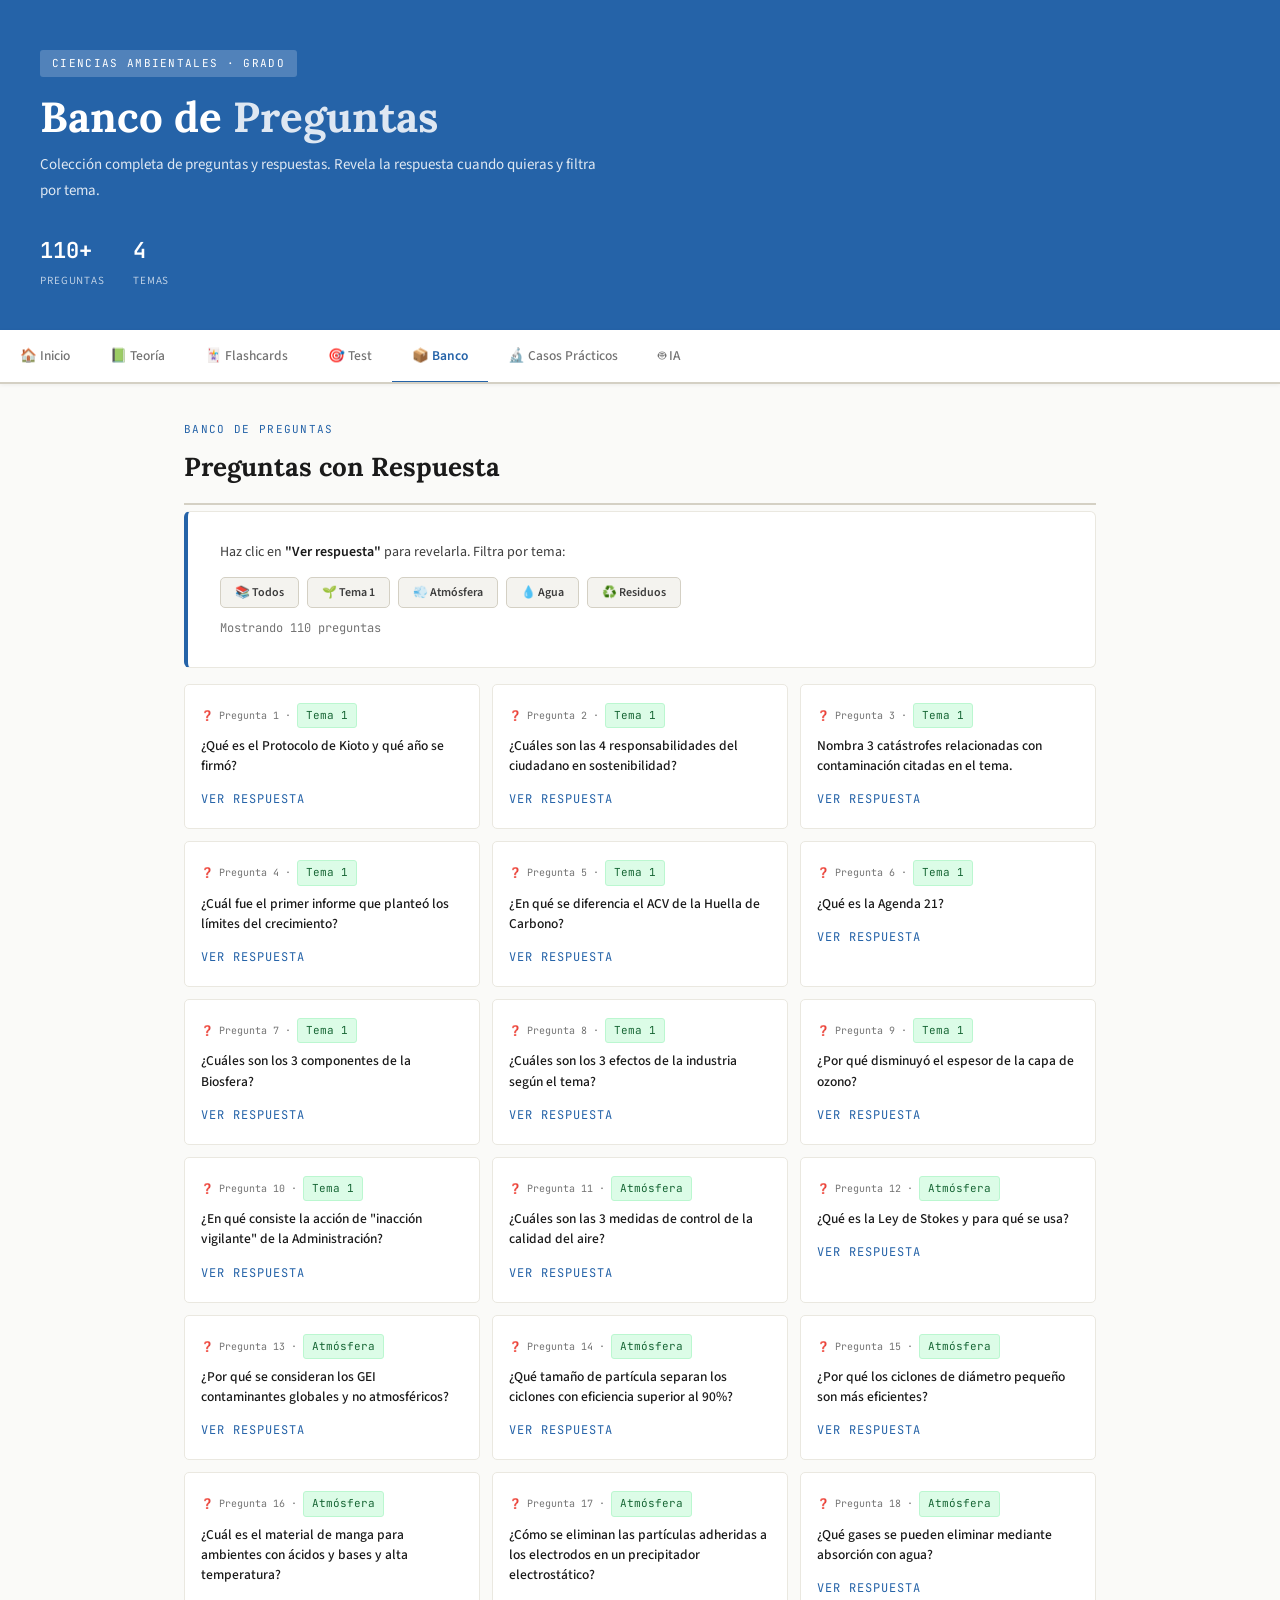
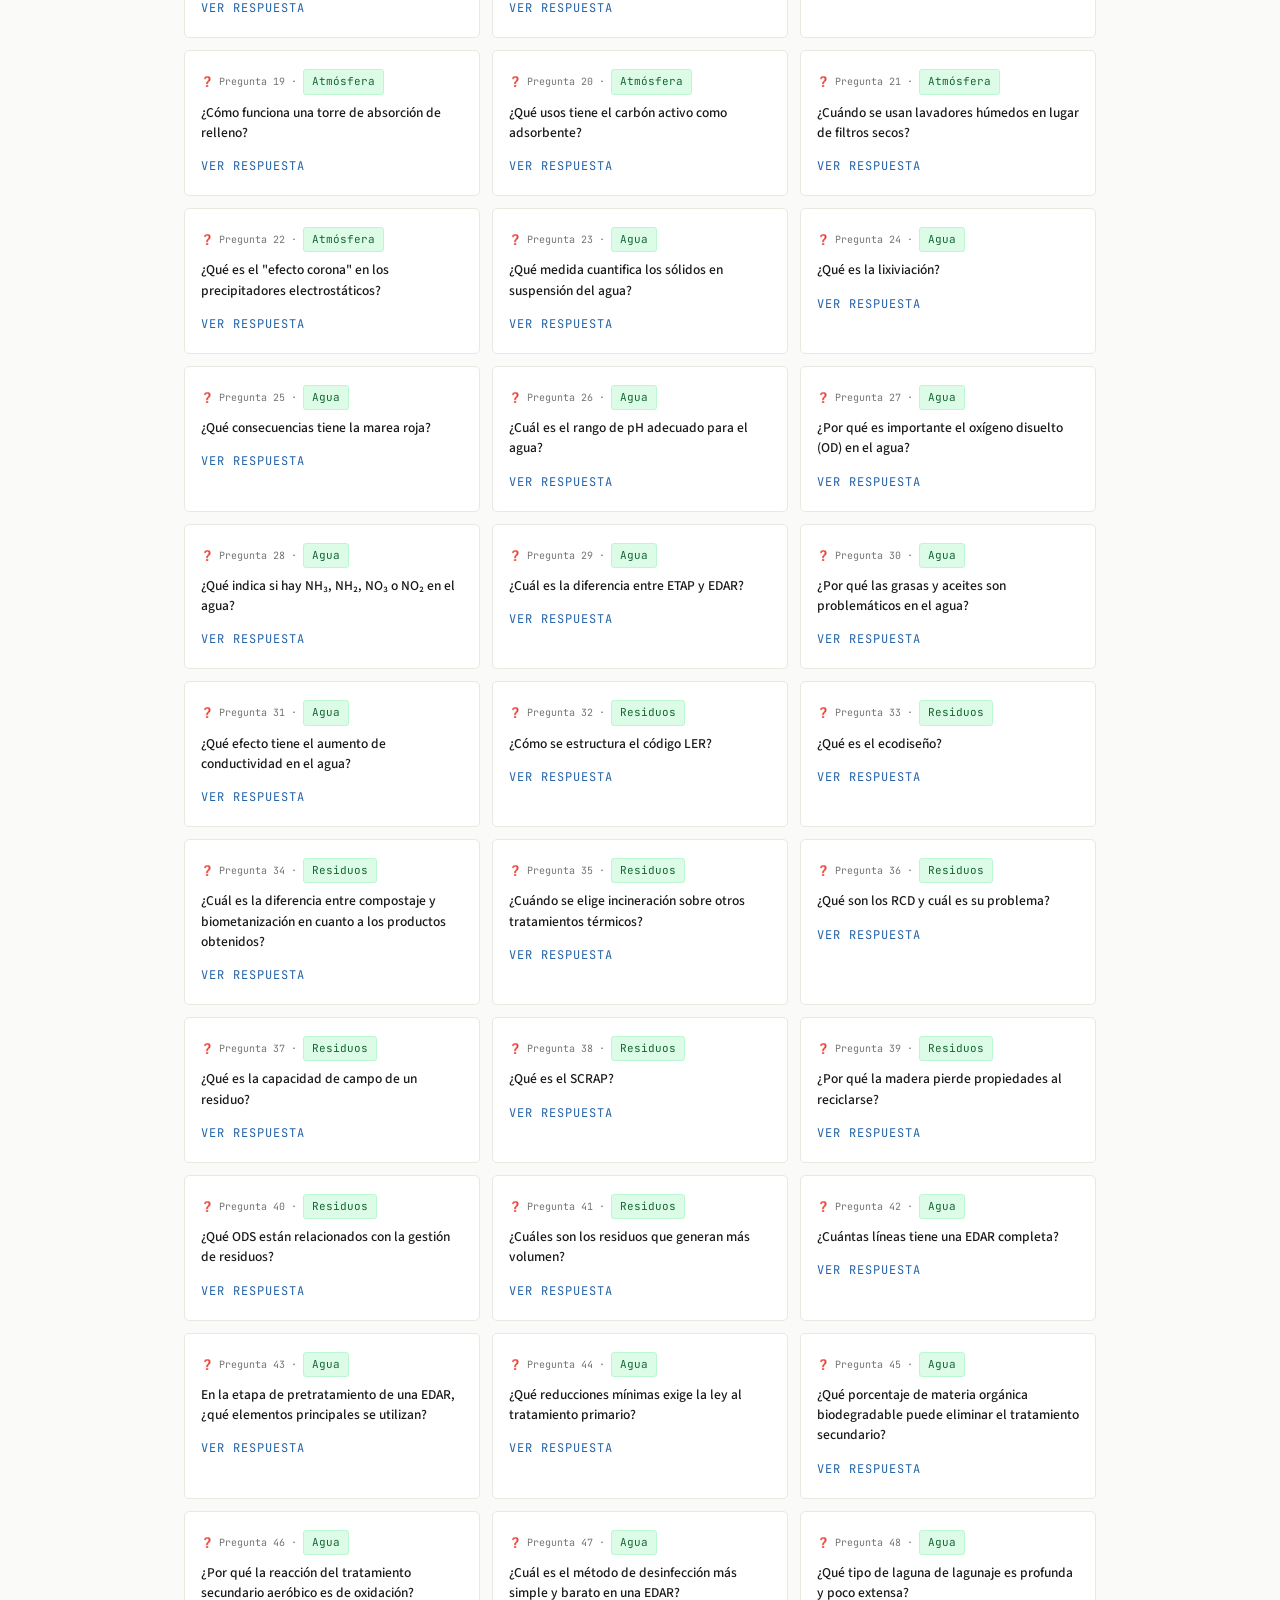
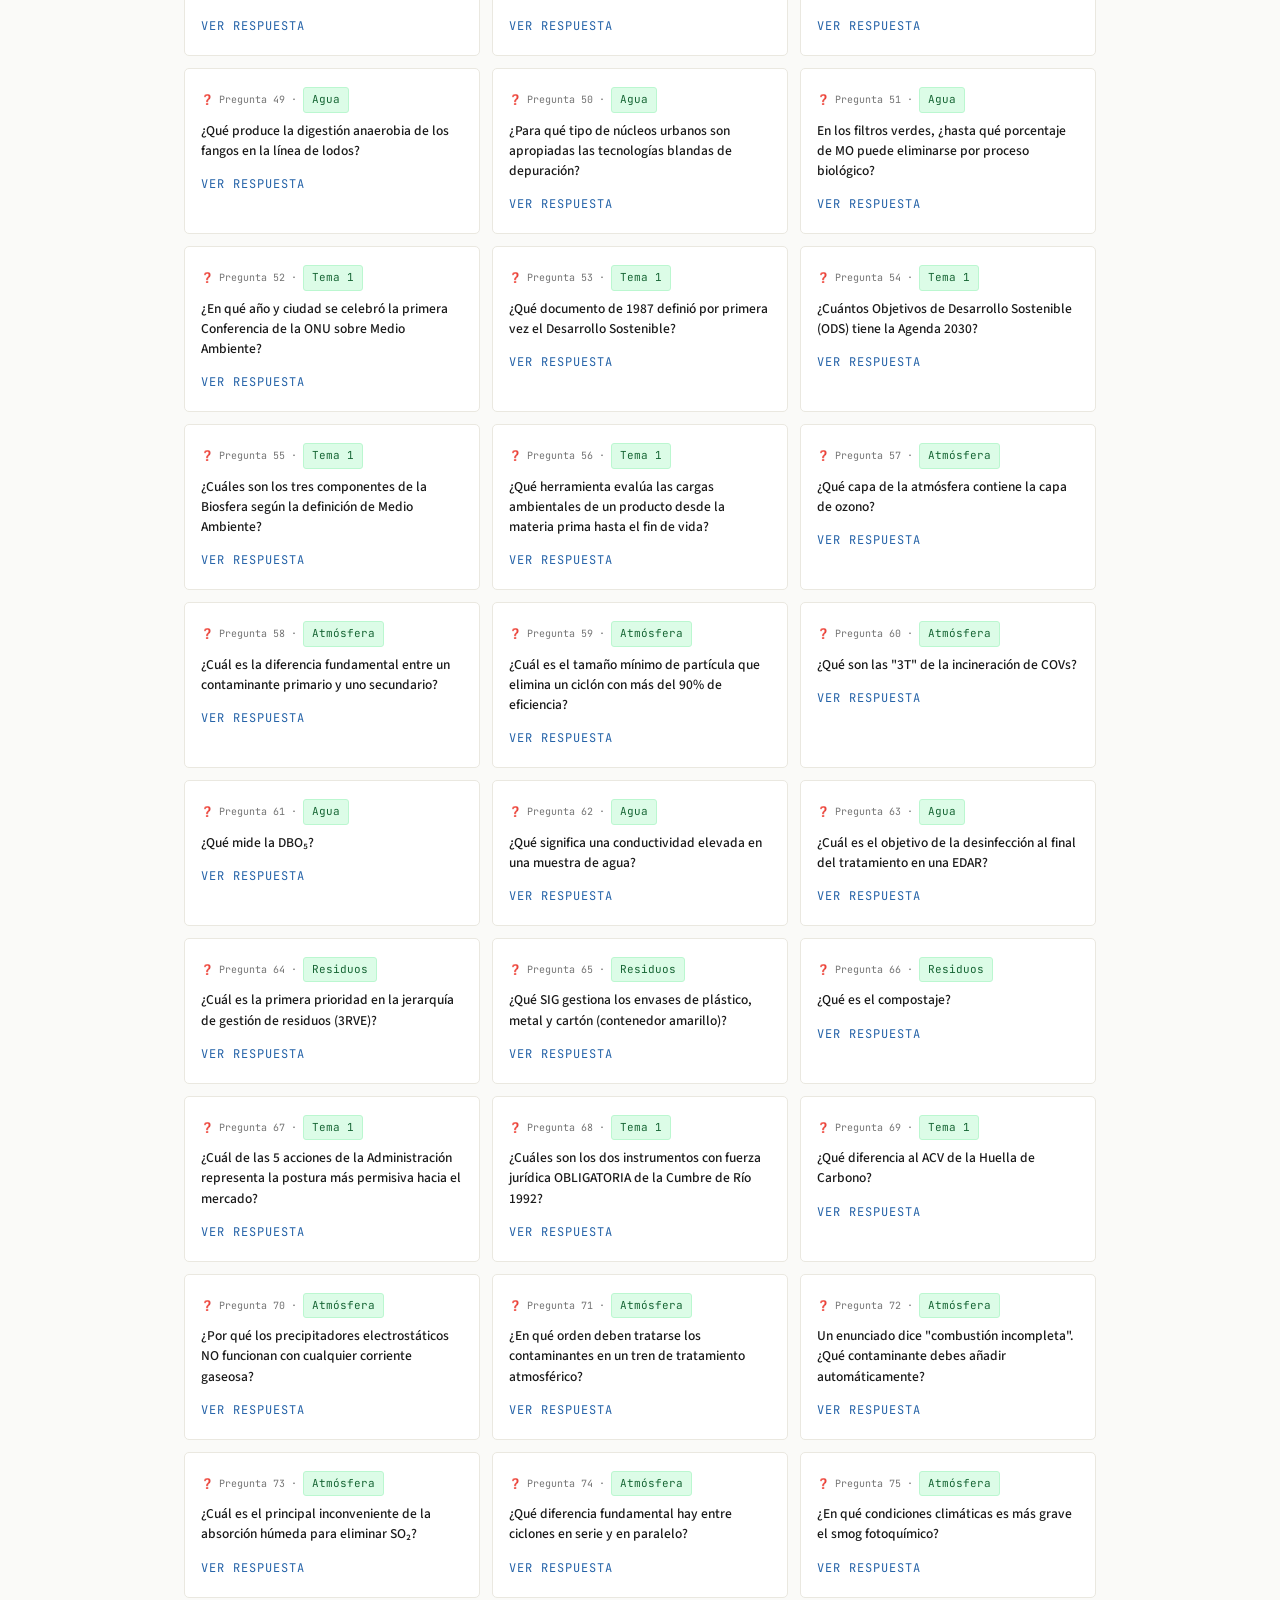
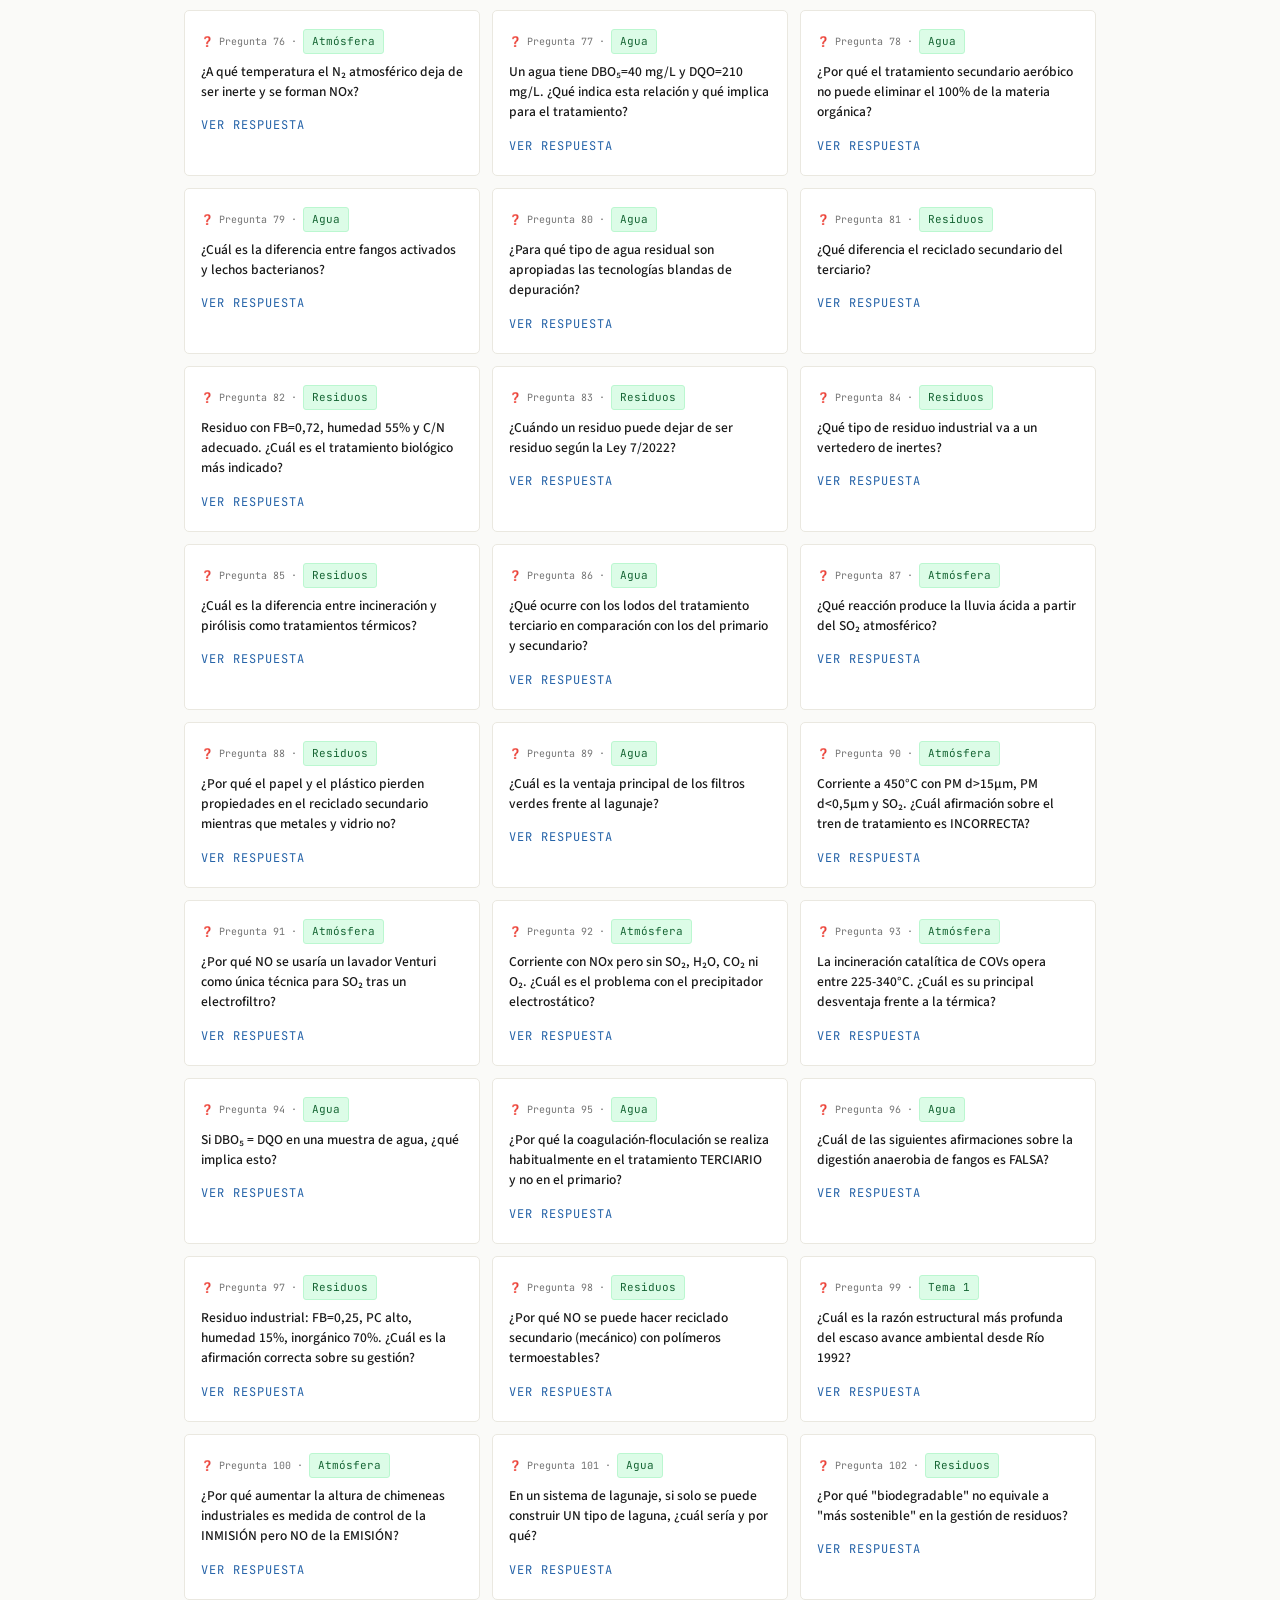
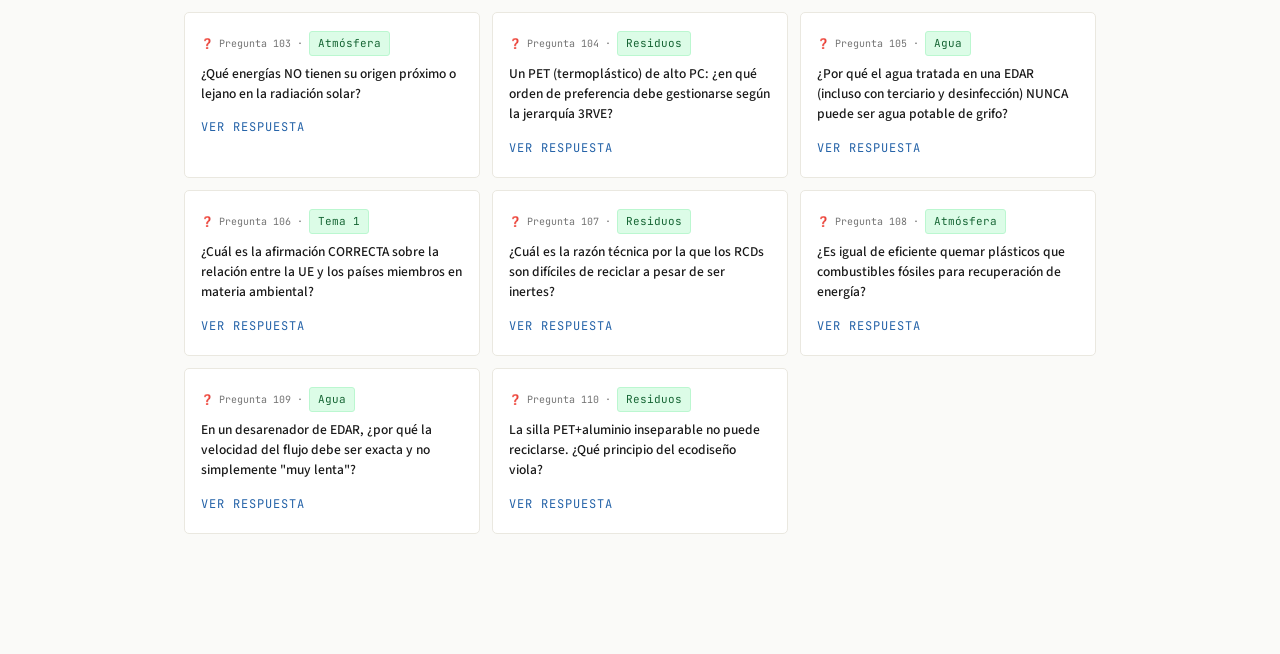
==== commit e3125255: "Dividir portal en múltiples páginas" ====
--- a/banco.html
+++ b/banco.html
@@ -15,7 +15,7 @@
   <h1>Banco de <span>Preguntas</span></h1>
   <p>Colección completa de preguntas y respuestas. Revela la respuesta cuando quieras y filtra por tema.</p>
   <div class="hero-stats">
-    <div class="hero-stat"><span class="num">60+</span><span class="lbl">Preguntas</span></div>
+    <div class="hero-stat"><span class="num">110+</span><span class="lbl">Preguntas</span></div>
     <div class="hero-stat"><span class="num">4</span><span class="lbl">Temas</span></div>
   </div>
 </div>
@@ -98,6 +98,79 @@
   {t:'residuos', q:'¿Por qué la madera pierde propiedades al reciclarse?', a:'Porque es un compuesto celulósico. Al reciclarse mecánicamente, las moléculas de celulosa se acortan, perdiendo propiedades mecánicas. Por eso las fibras recicladas producen papel de menor calidad.'},
   {t:'residuos', q:'¿Qué ODS están relacionados con la gestión de residuos?', a:'Principalmente el ODS 12 (producción y consumo responsables) y, por derivación, el 13 (clima), 14 (vida submarina), 15 (vida terrestre), 6 (agua limpia) y 1 (fin de la pobreza).'},
   {t:'residuos', q:'¿Cuáles son los residuos que generan más volumen?', a:'Los residuos de construcción y demolición (RCD). Generan el mayor volumen.'},
+  // TRATAMIENTO DE AGUAS — EDAR
+  {t:'agua', q:'¿Cuántas líneas tiene una EDAR completa?', a:'3 líneas: línea de agua (procesos del agua residual), línea de lodos (tratamiento de fangos) y línea de gases (opcional, cuando los fangos se tratan anaeróbicamente produciendo biogás).'},
+  {t:'agua', q:'En la etapa de pretratamiento de una EDAR, ¿qué elementos principales se utilizan?', a:'Rejas (gruesas 40–100mm, medias 20–40mm, finas &lt;20mm) y tamices (3–6mm), además de desarenadores (eliminan arena/inorgánicos) y desengrasadores (eliminan grasas y aceites).'},
+  {t:'agua', q:'¿Qué reducciones mínimas exige la ley al tratamiento primario?', a:'SS debe reducirse más del 50% y DBO₅ debe reducirse más del 20%.'},
+  {t:'agua', q:'¿Qué porcentaje de materia orgánica biodegradable puede eliminar el tratamiento secundario?', a:'Hasta el 90% de la MO biodegradable. NO puede eliminar la MO no biodegradable (requiere tratamiento terciario).'},
+  {t:'agua', q:'¿Por qué la reacción del tratamiento secundario aeróbico es de oxidación?', a:'Porque la reacción biológica es: MO + microorganismos + O₂ → metabolitos estables + biomasa + calor. El O₂ actúa como oxidante en el proceso aeróbico.'},
+  {t:'agua', q:'¿Cuál es el método de desinfección más simple y barato en una EDAR?', a:'La cloración con Cl₂ gaseoso. Las lámparas UV son caras pero eficaces. La ozonización mata todos los microorganismos pero también es más cara.'},
+  {t:'agua', q:'¿Qué tipo de laguna de lagunaje es profunda y poco extensa?', a:'Las lagunas anaerobias son de pequeña superficie pero gran profundidad, para favorecer las condiciones de anoxia. Las aerobias son poco profundas y extensas.'},
+  {t:'agua', q:'¿Qué produce la digestión anaerobia de los fangos en la línea de lodos?', a:'Biogás (principalmente CH₄, alto poder calorífico) y digestato (abono de baja calidad). El biogás se usa como energía para alimentar la propia planta.'},
+  {t:'agua', q:'¿Para qué tipo de núcleos urbanos son apropiadas las tecnologías blandas de depuración?', a:'Núcleos urbanos de menos de 15.000 habitantes, con vertidos biodegradables y sin componente industrial significativo.'},
+  {t:'agua', q:'En los filtros verdes, ¿hasta qué porcentaje de MO puede eliminarse por proceso biológico?', a:'Hasta el 85% de la MO puede eliminarse por metabolización de microorganismos del suelo.'},
+  // ── BLOQUE A — FÁCIL ──────────────────────────────────────────
+  {t:'t1', q:'¿En qué año y ciudad se celebró la primera Conferencia de la ONU sobre Medio Ambiente?', a:'1972 en Estocolmo. Fue la primera conferencia de la ONU sobre Medio Ambiente y produjo la primera definición oficial de Medio Ambiente.'},
+  {t:'t1', q:'¿Qué documento de 1987 definió por primera vez el Desarrollo Sostenible?', a:'El Informe Brundtland (1987): "aquel que satisface las necesidades actuales sin comprometer las de las generaciones futuras". Ese mismo año se firmó el Protocolo de Montreal.'},
+  {t:'t1', q:'¿Cuántos Objetivos de Desarrollo Sostenible (ODS) tiene la Agenda 2030?', a:'Son 17 ODS, establecidos el 25 de septiembre de 2015 en la Cumbre de la ONU.'},
+  {t:'t1', q:'¿Cuáles son los tres componentes de la Biosfera según la definición de Medio Ambiente?', a:'Atmósfera (capa gaseosa), Hidrosfera (aguas superficiales y subterráneas) y Litosfera (suelos).'},
+  {t:'t1', q:'¿Qué herramienta evalúa las cargas ambientales de un producto desde la materia prima hasta el fin de vida?', a:'El ACV (Análisis de Ciclo de Vida): identifica y cuantifica el uso de materia/energía y emisiones a lo largo de todo el ciclo de vida del producto.'},
+  {t:'atm', q:'¿Qué capa de la atmósfera contiene la capa de ozono?', a:'La Estratosfera (10-50 km). La capa de O₃ absorbe la radiación UV protegiéndonos de ella.'},
+  {t:'atm', q:'¿Cuál es la diferencia fundamental entre un contaminante primario y uno secundario?', a:'Primario: emitido directamente por la fuente. Secundario: no se emite, se forma en la atmósfera por transformaciones químicas/fotoquímicas de los primarios.'},
+  {t:'atm', q:'¿Cuál es el tamaño mínimo de partícula que elimina un ciclón con más del 90% de eficiencia?', a:'Los ciclones retienen >90% de las partículas con d≥10µm. Son pretratamientos, no medidas secundarias definitivas.'},
+  {t:'atm', q:'¿Qué son las "3T" de la incineración de COVs?', a:'Temperatura (mayor T → reacción más rápida), Tiempo de residencia y Turbulencia (favorece mezcla con O₂ y combustión completa).'},
+  {t:'agua', q:'¿Qué mide la DBO₅?', a:'DBO₅ = Demanda Biológica de Oxígeno a 5 días: el O₂ (mg/L) que las bacterias aerobias necesitan para oxidar la MO biodegradable. Solo mide MO biodegradable.'},
+  {t:'agua', q:'¿Qué significa una conductividad elevada en una muestra de agua?', a:'Alta concentración de iones → alta salinidad o pH anómalo. La conductividad mide la capacidad de transportar corriente eléctrica.'},
+  {t:'agua', q:'¿Cuál es el objetivo de la desinfección al final del tratamiento en una EDAR?', a:'Eliminar bacterias y patógenos remanentes. No consigue esterilización completa: el agua queda apta para riego o limpieza exterior, NUNCA para consumo humano directo.'},
+  {t:'residuos', q:'¿Cuál es la primera prioridad en la jerarquía de gestión de residuos (3RVE)?', a:'La prevención (no generar residuos o minimizarlos). El mejor residuo es el que no se genera.'},
+  {t:'residuos', q:'¿Qué SIG gestiona los envases de plástico, metal y cartón (contenedor amarillo)?', a:'ECOEMBES. Los fabricantes de envases tienen la obligación de responsabilizarse de sus productos al final de su vida útil.'},
+  {t:'residuos', q:'¿Qué es el compostaje?', a:'Reciclado 4° (biológico) aeróbico: fermentación con O₂ de materia orgánica → se obtiene compost (abono). Solo para alimentos y MO con alto FB.'},
+  // ── BLOQUE B — MEDIO ──────────────────────────────────────────
+  {t:'t1', q:'¿Cuál de las 5 acciones de la Administración representa la postura más permisiva hacia el mercado?', a:'La inacción vigilante (acción nº 5, la menos intervencionista): dejar la protección del MA al mercado y solo vigilar espacios naturales de especial relevancia.'},
+  {t:'t1', q:'¿Cuáles son los dos instrumentos con fuerza jurídica OBLIGATORIA de la Cumbre de Río 1992?', a:'El Convenio sobre Biodiversidad y el Convenio Marco sobre Cambio Climático. La Declaración de Río y la Agenda 21 son declarativos, no vinculantes.'},
+  {t:'t1', q:'¿Qué diferencia al ACV de la Huella de Carbono?', a:'El ACV evalúa todas las cargas ambientales (energía, agua, residuos, emisiones). La Huella de Carbono solo cuantifica emisiones de GEI expresadas como CO₂ equivalente.'},
+  {t:'atm', q:'¿Por qué los precipitadores electrostáticos NO funcionan con cualquier corriente gaseosa?', a:'Necesitan gases ionizantes (H₂O, CO₂, SO₂, O₂) para producir el efecto corona que ioniza y carga las partículas. Sin ellos, el proceso no funciona.'},
+  {t:'atm', q:'¿En qué orden deben tratarse los contaminantes en un tren de tratamiento atmosférico?', a:'Primero partículas (mayor → menor tamaño), luego gases. Las partículas gruesas deben eliminarse antes para no obstruir los equipos de gases. El orden de gases lo marca la compatibilidad de procesos.'},
+  {t:'atm', q:'Un enunciado dice "combustión incompleta". ¿Qué contaminante debes añadir automáticamente?', a:'CO, aunque no se mencione explícitamente. Los COVs de combustión incompleta van siempre acompañados de CO.'},
+  {t:'atm', q:'¿Cuál es el principal inconveniente de la absorción húmeda para eliminar SO₂?', a:'Tiene ~95% de eficiencia pero genera aguas residuales contaminadas que deben tratarse. Traslada el problema del aire al agua.'},
+  {t:'atm', q:'¿Qué diferencia fundamental hay entre ciclones en serie y en paralelo?', a:'En serie: el gas pasa por varios consecutivos → mayor eficiencia. En paralelo: el caudal se divide entre varios → mayor capacidad volumétrica total.'},
+  {t:'atm', q:'¿En qué condiciones climáticas es más grave el smog fotoquímico?', a:'Clima seco, cálido y soleado con muchos vehículos. La peor estación es el verano. La luz solar es indispensable para las reacciones fotoquímicas (NOx + COVs → ozono troposférico).'},
+  {t:'atm', q:'¿A qué temperatura el N₂ atmosférico deja de ser inerte y se forman NOx?', a:'Por encima de 1300°C. Mantener la combustión por debajo de este umbral es una medida primaria de control de NOx.'},
+  {t:'agua', q:'Un agua tiene DBO₅=40 mg/L y DQO=210 mg/L. ¿Qué indica esta relación y qué implica para el tratamiento?', a:'DBO/DQO ≈ 0,19 < 0,2 → predominio de MO no biodegradable. El tratamiento secundario biológico apenas actúa. Necesita terciario físico-químico.'},
+  {t:'agua', q:'¿Por qué el tratamiento secundario aeróbico no puede eliminar el 100% de la materia orgánica?', a:'Solo actúa sobre la MO biodegradable (hasta 90%). La MO no biodegradable (PCBs, hidrocarburos clorados, etc.) no puede ser metabolizada por los microorganismos y requiere tratamiento terciario.'},
+  {t:'agua', q:'¿Cuál es la diferencia entre fangos activados y lechos bacterianos?', a:'Fangos activados: microorganismos en suspensión, aireación forzada. Lechos bacterianos: microorganismos asentados sobre soporte sólido inerte formando una biopelícula.'},
+  {t:'agua', q:'¿Para qué tipo de agua residual son apropiadas las tecnologías blandas de depuración?', a:'Vertidos totalmente biodegradables, sin componente industrial, en núcleos <15.000 habitantes. Son más baratas pero extensivas.'},
+  {t:'residuos', q:'¿Qué diferencia el reciclado secundario del terciario?', a:'Reciclado 2° (mecánico): transformación física, el mismo material entra y sale. Reciclado 3° (químico): solo polímeros, implica reacción química, produce monómeros o hidrocarburos.'},
+  {t:'residuos', q:'Residuo con FB=0,72, humedad 55% y C/N adecuado. ¿Cuál es el tratamiento biológico más indicado?', a:'Compostaje aeróbico: FB alto (>0,5), humedad ≈ 60% óptimo, C/N adecuada. Cumple todos los criterios.'},
+  {t:'residuos', q:'¿Cuándo un residuo puede dejar de ser residuo según la Ley 7/2022?', a:'Debe poder ser valorizado Y debe existir demanda para esa sustancia u objeto. Ambas condiciones son necesarias.'},
+  {t:'residuos', q:'¿Qué tipo de residuo industrial va a un vertedero de inertes?', a:'Residuos inertes: inocuos, no solubles, no combustibles, no reactivos, no biodegradables (escombros, cenizas, arena, virutas metálicas).'},
+  {t:'residuos', q:'¿Cuál es la diferencia entre incineración y pirólisis como tratamientos térmicos?', a:'Incineración: oxidación con EXCESO de O₂. Pirólisis: descomposición térmica en AUSENCIA de O₂ → produce gases, líquidos y sólidos carbonosos. Gasificación: oxidación parcial con déficit de O₂.'},
+  {t:'agua', q:'¿Qué ocurre con los lodos del tratamiento terciario en comparación con los del primario y secundario?', a:'Contienen compuestos peligrosos (metales, tóxicos) y NO se gestionan en la línea de lodos convencional de la EDAR.'},
+  {t:'atm', q:'¿Qué reacción produce la lluvia ácida a partir del SO₂ atmosférico?', a:'SO₂ → SO₃ → H₂SO₄ (con O₃ y H₂O) → lluvia ácida. El H₂SO₄ disuelve piedra caliza: CaCO₃ + H₂SO₄ → CaSO₄·2H₂O + CO₂ + H₂O.'},
+  {t:'residuos', q:'¿Por qué el papel y el plástico pierden propiedades en el reciclado secundario mientras que metales y vidrio no?', a:'Papel y polímeros son macromoléculas: el reciclado mecánico acorta las cadenas → pérdida de propiedades. Metales y vidrio tienen estructura que se recupera completamente al fundirse.'},
+  {t:'agua', q:'¿Cuál es la ventaja principal de los filtros verdes frente al lagunaje?', a:'Combinan 3 procesos simultáneos: físico (filtración), químico (asimilación de nutrientes por plantas) y biológico (metabolización hasta 85% MO). El lagunaje solo usa procesos microbiológicos.'},
+  // ── BLOQUE C — DIFÍCIL ────────────────────────────────────────
+  {t:'atm', q:'Corriente a 450°C con PM d>15µm, PM d<0,5µm y SO₂. ¿Cuál afirmación sobre el tren de tratamiento es INCORRECTA?', a:'INCORRECTA: "El filtro de mangas cerámico es la mejor opción para las partículas finas". El electrofiltro es superior: consume menos energía, es más eficaz ante variaciones de caudal y aprovecha el SO₂ como gas ionizante.'},
+  {t:'atm', q:'¿Por qué NO se usaría un lavador Venturi como única técnica para SO₂ tras un electrofiltro?', a:'Tras el electrofiltro ya no quedan partículas que obstruyan una torre de relleno, que es más eficiente para SO₂ (~95%). El Venturi es un compromiso partículas+gases, no la mejor opción para gases solos.'},
+  {t:'atm', q:'Corriente con NOx pero sin SO₂, H₂O, CO₂ ni O₂. ¿Cuál es el problema con el precipitador electrostático?', a:'El NOx NO es gas ionizante. Los gases ionizantes son H₂O, CO₂, SO₂ y O₂. Sin ellos no hay efecto corona. Hay que usar filtro de mangas o lavador Venturi.'},
+  {t:'atm', q:'La incineración catalítica de COVs opera entre 225-340°C. ¿Cuál es su principal desventaja frente a la térmica?', a:'Los catalizadores de metales nobles (Pt, Pd) sobre alúmina son muy caros y pueden envenenarse (desactivarse) por la presencia de S, Cl, metales pesados en la corriente.'},
+  {t:'agua', q:'Si DBO₅ = DQO en una muestra de agua, ¿qué implica esto?', a:'Toda la MO es biodegradable: 100%. No hay compuestos refractarios ni sustancias inorgánicas oxidables. En la práctica es raro; DQO casi siempre > DBO₅.'},
+  {t:'agua', q:'¿Por qué la coagulación-floculación se realiza habitualmente en el tratamiento TERCIARIO y no en el primario?', a:'Lógica económica: usar primero procesos más baratos (sedimentación gravitacional) y reservar los más caros (requieren reactivos) para lo que no eliminaron los anteriores. Además, la floculación en primario puede interferir con la MO del secundario.'},
+  {t:'agua', q:'¿Cuál de las siguientes afirmaciones sobre la digestión anaerobia de fangos es FALSA?', a:'FALSA: el digestato NO se puede aplicar directamente al terreno sin más. Generalmente va a vertedero o requiere acondicionamiento previo. Sin tratar puede suponer riesgo sanitario y ambiental.'},
+  {t:'residuos', q:'Residuo industrial: FB=0,25, PC alto, humedad 15%, inorgánico 70%. ¿Cuál es la afirmación correcta sobre su gestión?', a:'FB bajo → no compostaje ni biometanización. PC alto + poca humedad → incineración viable. Pero el 70% inorgánico significa cenizas ~70% del volumen original: poca reducción volumétrica.'},
+  {t:'residuos', q:'¿Por qué NO se puede hacer reciclado secundario (mecánico) con polímeros termoestables?', a:'Los termoestables tienen redes 3D entrecruzadas que al calentar se degradan en lugar de fundirse → no remoldeables. Los termoplásticos sí se funden → remoldeables → reciclado mecánico viable.'},
+  {t:'t1', q:'¿Cuál es la razón estructural más profunda del escaso avance ambiental desde Río 1992?', a:'El modelo económico lineal: mientras producir y contaminar sea más barato que prevenir (sin internalizar costes ambientales en precios), los acuerdos voluntarios tienen impacto limitado.'},
+  {t:'atm', q:'¿Por qué aumentar la altura de chimeneas industriales es medida de control de la INMISIÓN pero NO de la EMISIÓN?', a:'Emisión: cantidad de contaminante que sale de la fuente (masa/tiempo). Inmisión: concentración a nivel del suelo tras dispersión. Chimenea alta dispersa mejor → reduce inmisión local. Pero la cantidad total emitida es la misma.'},
+  {t:'agua', q:'En un sistema de lagunaje, si solo se puede construir UN tipo de laguna, ¿cuál sería y por qué?', a:'Laguna FACULTATIVA: combina procesos aerobios (parte superior) y anaerobios (fondo sin O₂). Es la más versátil. En sistemas con una sola laguna, siempre es la facultativa.'},
+  {t:'residuos', q:'¿Por qué "biodegradable" no equivale a "más sostenible" en la gestión de residuos?', a:'Un residuo biodegradable en vertedero sin control genera CH₄ (GEI de alto PCG), lixiviados contaminantes y consume O₂ local. Solo es sostenible gestionado correctamente (compostaje o biometanización).'},
+  {t:'atm', q:'¿Qué energías NO tienen su origen próximo o lejano en la radiación solar?', a:'Fisión nuclear (U-235/U-238, formados en explosiones estelares) y mareas (gravedad lunar/solar). La hidráulica, eólica, biomasa, combustibles fósiles y fotovoltaica SÍ dependen de la radiación solar.'},
+  {t:'residuos', q:'Un PET (termoplástico) de alto PC: ¿en qué orden de preferencia debe gestionarse según la jerarquía 3RVE?', a:'Siempre: reciclado secundario (mecánico) > reciclado terciario (químico a monómeros) > valorización energética (incineración) > vertedero. El alto PC no justifica saltar la jerarquía.'},
+  {t:'agua', q:'¿Por qué el agua tratada en una EDAR (incluso con terciario y desinfección) NUNCA puede ser agua potable de grifo?', a:'La desinfección no alcanza esterilización completa, y los tratamientos convencionales no eliminan microcontaminantes emergentes (fármacos, disruptores endocrinos, hormonas). Solo apta para riego, limpieza de calles, recarga de acuíferos.'},
+  {t:'t1', q:'¿Cuál es la afirmación CORRECTA sobre la relación entre la UE y los países miembros en materia ambiental?', a:'Las directivas ambientales de la UE son de obligado cumplimiento: los países DEBEN transponerlas a su legislación nacional. Cadena: UE fija directrices → Estado transpone → CCAA aplican → Industria cumple.'},
+  {t:'residuos', q:'¿Cuál es la razón técnica por la que los RCDs son difíciles de reciclar a pesar de ser inertes?', a:'Están mezclados con materiales de distinta tipología y densidad. Deben triturarse con distinta granulometría por tipología para obtener material de relleno o árido reciclado: proceso complejo y costoso.'},
+  {t:'atm', q:'¿Es igual de eficiente quemar plásticos que combustibles fósiles para recuperación de energía?', a:'Sí: la mayoría de plásticos provienen del petróleo y tienen PC similar o superior. Sin embargo, según la jerarquía 3RVE, el reciclado material siempre es preferible a la valorización energética.'},
+  {t:'agua', q:'En un desarenador de EDAR, ¿por qué la velocidad del flujo debe ser exacta y no simplemente "muy lenta"?', a:'Debe ser tal que la materia inorgánica (arena, d>1 g/cc) sedimente pero la MO orgánica (d≈1 g/cc) NO sedimente y llegue al secundario. Si toda la MO sedimentara aquí, el proceso biológico no tendría sustrato.'},
+  {t:'residuos', q:'La silla PET+aluminio inseparable no puede reciclarse. ¿Qué principio del ecodiseño viola?', a:'El principio de separabilidad (Art. 37 Ley 7/2022): los productos deben diseñarse para que los materiales puedan separarse al final de vida y reciclarse individualmente.'},
 ];
 
 let currentBankFilter = 'all';
